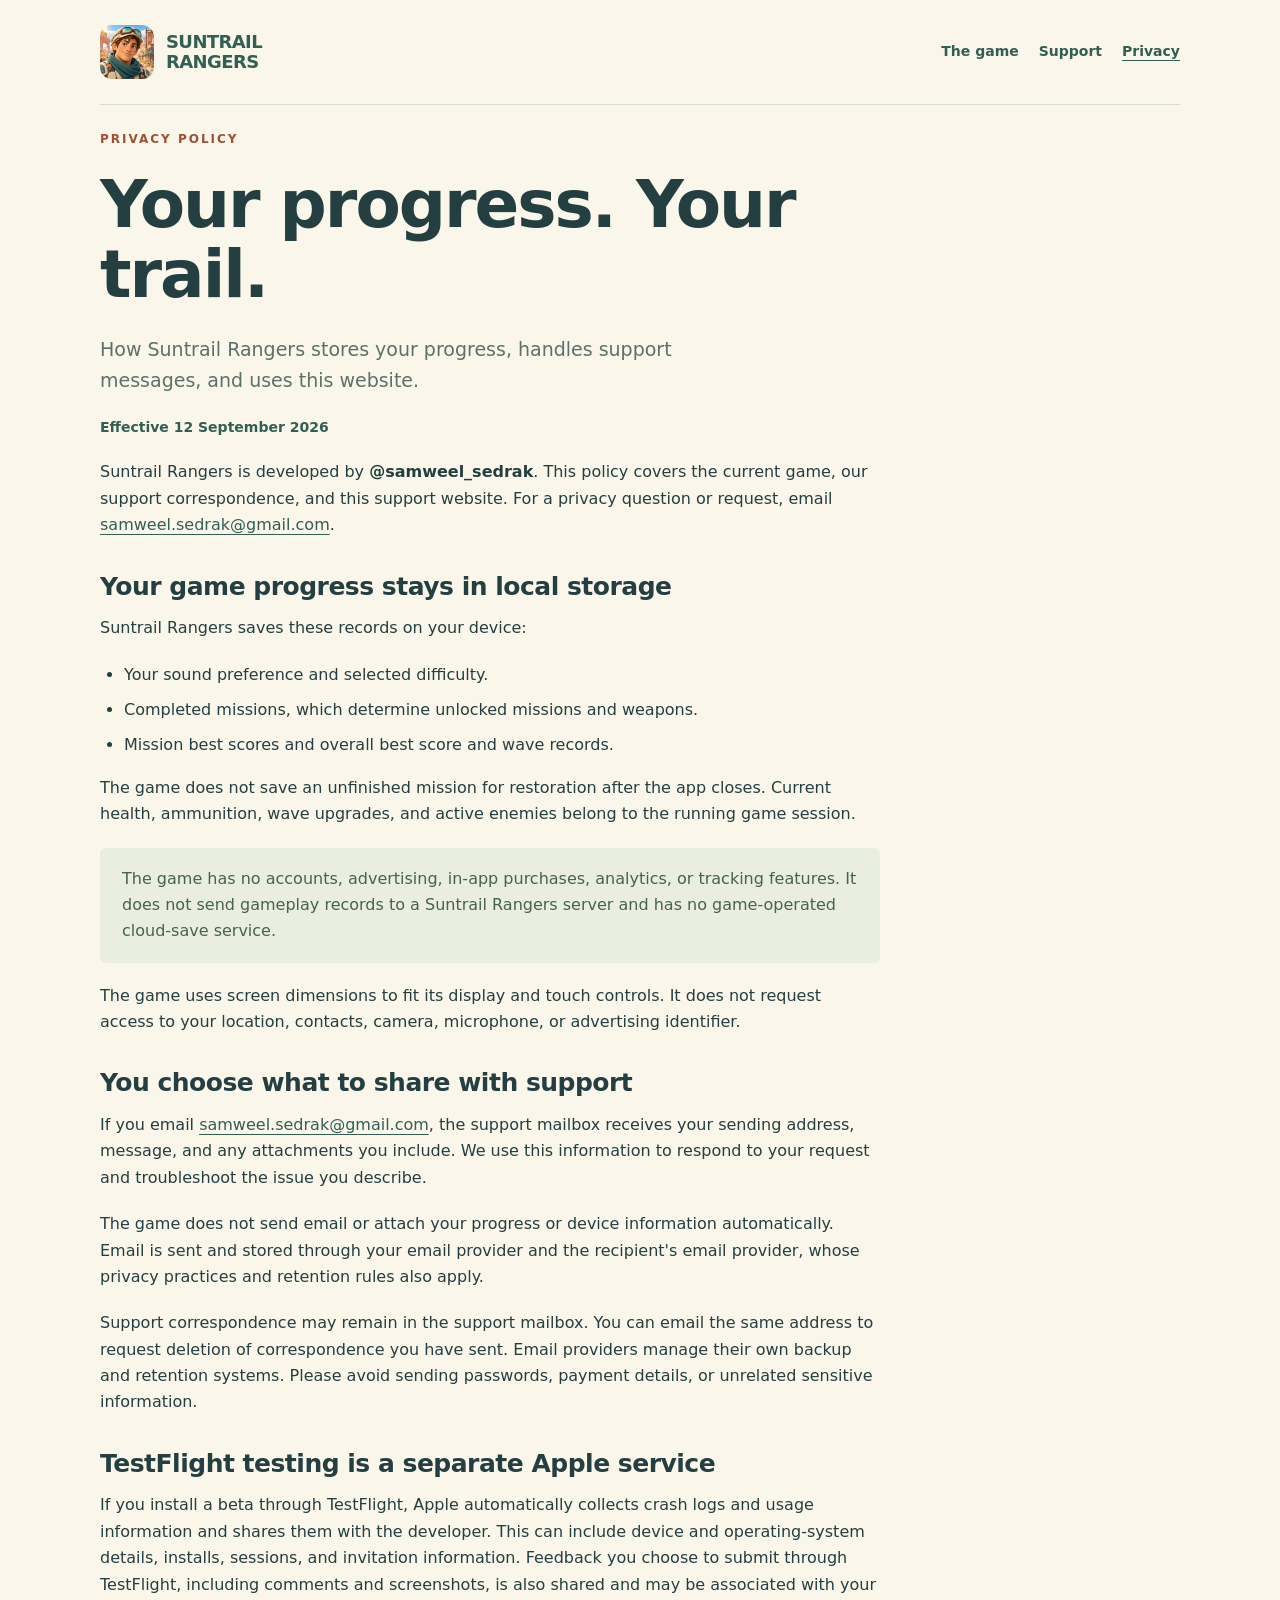
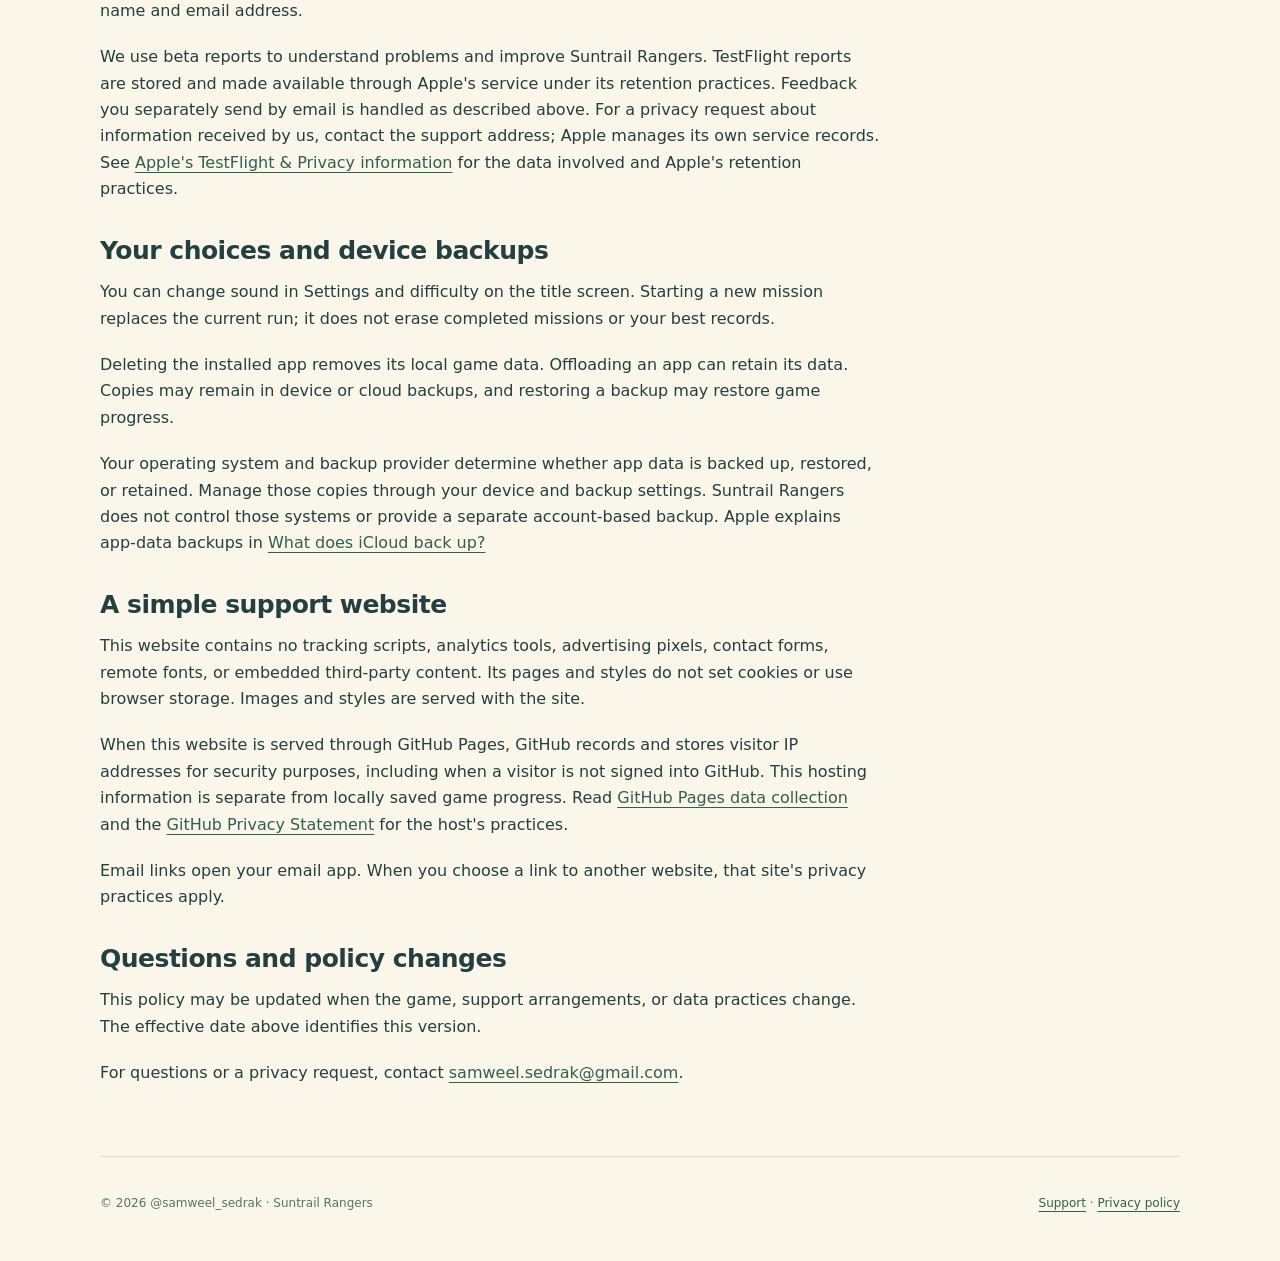
==== privacy.html @ 1ea140f7 "Publish Suntrail Rangers support and privacy pages" ====
<!doctype html>
<html lang="en">
<head>
  <meta charset="utf-8">
  <meta name="viewport" content="width=device-width, initial-scale=1">
  <meta name="description" content="Suntrail Rangers privacy policy: local game progress, optional support email, TestFlight testing, device backups, and GitHub Pages website hosting.">
  <meta name="theme-color" content="#faf6e9">
  <meta name="referrer" content="no-referrer">
  <meta http-equiv="Content-Security-Policy" content="default-src 'none'; style-src 'self'; img-src 'self'; base-uri 'none'; form-action 'none'">
  <title>Privacy policy · Suntrail Rangers</title>
  <link rel="icon" href="app-icon.png" type="image/png">
  <link rel="stylesheet" href="styles.css">
</head>
<body>
  <a class="skip-link" href="#main">Skip to content</a>
  <header>
    <a class="brand" href="index.html" aria-label="Suntrail Rangers home"><img class="app-icon" src="app-icon.png" width="54" height="54" alt="" decoding="async"><span>SUNTRAIL<br>RANGERS</span></a>
    <nav aria-label="Main navigation"><a href="index.html">The game</a><a href="support.html">Support</a><a href="privacy.html" aria-current="page">Privacy</a></nav>
  </header>
  <main id="main">
    <article class="prose">
      <p class="eyebrow">Privacy policy</p>
      <h1>Your progress. Your trail.</h1>
      <p class="lead">How Suntrail Rangers stores your progress, handles support messages, and uses this website.</p>
      <p class="effective-date"><strong>Effective 12 September 2026</strong></p>
      <p>Suntrail Rangers is developed by <strong>@samweel_sedrak</strong>. This policy covers the current game, our support correspondence, and this support website. For a privacy question or request, email <a href="mailto:samweel.sedrak@gmail.com?subject=Suntrail%20Rangers%20privacy">samweel.sedrak@gmail.com</a>.</p>

      <section id="game-data">
        <h2>Your game progress stays in local storage</h2>
        <p>Suntrail Rangers saves these records on your device:</p>
        <ul><li>Your sound preference and selected difficulty.</li><li>Completed missions, which determine unlocked missions and weapons.</li><li>Mission best scores and overall best score and wave records.</li></ul>
        <p>The game does not save an unfinished mission for restoration after the app closes. Current health, ammunition, wave upgrades, and active enemies belong to the running game session.</p>
        <p class="note">The game has no accounts, advertising, in-app purchases, analytics, or tracking features. It does not send gameplay records to a Suntrail Rangers server and has no game-operated cloud-save service.</p>
        <p>The game uses screen dimensions to fit its display and touch controls. It does not request access to your location, contacts, camera, microphone, or advertising identifier.</p>
      </section>

      <section id="support-email">
        <h2>You choose what to share with support</h2>
        <p>If you email <a href="mailto:samweel.sedrak@gmail.com?subject=Suntrail%20Rangers%20support">samweel.sedrak@gmail.com</a>, the support mailbox receives your sending address, message, and any attachments you include. We use this information to respond to your request and troubleshoot the issue you describe.</p>
        <p>The game does not send email or attach your progress or device information automatically. Email is sent and stored through your email provider and the recipient's email provider, whose privacy practices and retention rules also apply.</p>
        <p>Support correspondence may remain in the support mailbox. You can email the same address to request deletion of correspondence you have sent. Email providers manage their own backup and retention systems. Please avoid sending passwords, payment details, or unrelated sensitive information.</p>
      </section>

      <section id="testflight">
        <h2>TestFlight testing is a separate Apple service</h2>
        <p>If you install a beta through TestFlight, Apple automatically collects crash logs and usage information and shares them with the developer. This can include device and operating-system details, installs, sessions, and invitation information. Feedback you choose to submit through TestFlight, including comments and screenshots, is also shared and may be associated with your name and email address.</p>
        <p>We use beta reports to understand problems and improve Suntrail Rangers. TestFlight reports are stored and made available through Apple's service under its retention practices. Feedback you separately send by email is handled as described above. For a privacy request about information received by us, contact the support address; Apple manages its own service records. See <a href="https://www.apple.com/legal/privacy/data/en/test-flight/" rel="noreferrer">Apple's TestFlight &amp; Privacy information</a> for the data involved and Apple's retention practices.</p>
      </section>

      <section id="choices-backups">
        <h2>Your choices and device backups</h2>
        <p>You can change sound in Settings and difficulty on the title screen. Starting a new mission replaces the current run; it does not erase completed missions or your best records.</p>
        <p>Deleting the installed app removes its local game data. Offloading an app can retain its data. Copies may remain in device or cloud backups, and restoring a backup may restore game progress.</p>
        <p>Your operating system and backup provider determine whether app data is backed up, restored, or retained. Manage those copies through your device and backup settings. Suntrail Rangers does not control those systems or provide a separate account-based backup. Apple explains app-data backups in <a href="https://support.apple.com/en-us/108770" rel="noreferrer">What does iCloud back up?</a></p>
      </section>

      <section id="website">
        <h2>A simple support website</h2>
        <p>This website contains no tracking scripts, analytics tools, advertising pixels, contact forms, remote fonts, or embedded third-party content. Its pages and styles do not set cookies or use browser storage. Images and styles are served with the site.</p>
        <p>When this website is served through GitHub Pages, GitHub records and stores visitor IP addresses for security purposes, including when a visitor is not signed into GitHub. This hosting information is separate from locally saved game progress. Read <a href="https://docs.github.com/en/pages/getting-started-with-github-pages/what-is-github-pages#data-collection" rel="noreferrer">GitHub Pages data collection</a> and the <a href="https://docs.github.com/en/site-policy/privacy-policies/github-general-privacy-statement" rel="noreferrer">GitHub Privacy Statement</a> for the host's practices.</p>
        <p>Email links open your email app. When you choose a link to another website, that site's privacy practices apply.</p>
      </section>

      <section id="changes-contact">
        <h2>Questions and policy changes</h2>
        <p>This policy may be updated when the game, support arrangements, or data practices change. The effective date above identifies this version.</p>
        <p>For questions or a privacy request, contact <a href="mailto:samweel.sedrak@gmail.com?subject=Suntrail%20Rangers%20privacy">samweel.sedrak@gmail.com</a>.</p>
      </section>
    </article>
  </main>
  <footer><span>© 2026 @samweel_sedrak · Suntrail Rangers</span><span><a href="support.html">Support</a> · <a href="privacy.html">Privacy policy</a></span></footer>
</body>
</html>
---- styles.css ----
@charset "UTF-8";
:root{color-scheme:light;--ink:#243f42;--muted:#5b716a;--cream:#faf6e9;--paper:#fffdf5;--green:#315f54;--mint:#cde2cc;--line:#d8dfcf;--coral:#cb7854;--gold:#e0b972}
*{box-sizing:border-box}html{font:16px/1.65 system-ui,-apple-system,BlinkMacSystemFont,"Segoe UI",sans-serif;background:var(--cream);color:var(--ink)}body{margin:0}a{color:var(--green);text-underline-offset:4px}a:hover{text-decoration-thickness:2px}a:focus-visible,summary:focus-visible{outline:3px solid var(--coral);outline-offset:5px}header,main,footer{width:min(1080px,100% - 48px);margin-inline:auto}header{display:flex;align-items:center;justify-content:space-between;gap:20px;padding:25px 0;border-bottom:1px solid var(--line)}.brand{font-size:18px;line-height:1.1;font-weight:850;letter-spacing:-.6px;text-decoration:none;display:flex;align-items:center;gap:12px}.brand svg{width:34px;height:34px;flex:0 0 auto}nav{display:flex;flex-wrap:wrap;gap:4px 20px}nav a{min-height:44px;display:inline-flex;align-items:center;text-decoration:none;font-size:14px;font-weight:650}nav a[aria-current=page]{text-decoration:underline}.draft{font-size:13px;line-height:1.5;background:#f2e6c6;border-left:3px solid #b68a40;padding:12px 16px;margin:28px 0}.draft strong{letter-spacing:.3px}.eyebrow{text-transform:uppercase;letter-spacing:2px;font-size:12px;font-weight:750;color:var(--coral);margin:0 0 15px}h1{font-size:clamp(36px,5.4vw,66px);letter-spacing:-2px;line-height:1.06;margin:0 0 24px;max-width:770px}h2{font-size:25px;line-height:1.3;letter-spacing:-.5px;margin:32px 0 12px}h3{font-size:18px;line-height:1.35;margin:10px 0}.lead{font-size:19px;line-height:1.65;color:var(--muted);max-width:660px}.hero{display:grid;grid-template-columns:1.18fr 1fr;gap:54px;align-items:center;padding:28px 0 48px}.hero h1{max-width:590px}.button{display:inline-flex;justify-content:center;align-items:center;min-height:48px;background:var(--green);color:var(--paper);border-radius:6px;text-decoration:none;font-size:14px;font-weight:700;padding:11px 20px;margin:12px 12px 0 0}.button.secondary{background:transparent;color:var(--green);box-shadow:inset 0 0 0 1px var(--green)}.route{position:relative;padding:26px 0 16px 30px}.route:before{content:"";position:absolute;left:51px;top:66px;bottom:64px;width:2px;background:repeating-linear-gradient(to bottom,#93a78e 0 7px,transparent 7px 15px)}.stop{position:relative;display:flex;gap:25px;align-items:center;margin:0 0 26px}.stop:last-child{margin-bottom:0}.stop .number{width:44px;height:44px;display:grid;place-items:center;border-radius:50%;background:#dbc092;color:#584d38;box-shadow:0 0 0 7px var(--cream);font-size:13px;font-weight:800;z-index:1;flex:0 0 auto}.stop.garden .number{background:#a8c49b;color:#385845}.stop.frost .number{background:#b7d0da;color:#426779}.stop p{margin:3px 0 0;color:var(--muted);font-size:14px}.strip{display:grid;grid-template-columns:repeat(3,1fr);border-block:1px solid var(--line);padding:24px 0;gap:30px}.strip p{font-size:14px;margin:6px 0;color:var(--muted)}.prose{max-width:780px;padding:25px 0 50px}.prose p{margin:0 0 20px}.prose li{margin-bottom:9px}.prose ul,.prose ol{padding-left:24px}.note{background:#e9eedf;padding:18px 22px;border-radius:6px;color:#456252}.contact{padding:26px 30px;background:var(--paper);border:1px solid var(--line);border-radius:8px;margin:30px 0}.contact a{overflow-wrap:anywhere}.contact p{margin-bottom:10px}details{border-top:1px solid var(--line);padding:18px 0}details:last-child{border-bottom:1px solid var(--line)}summary{font-size:17px;font-weight:700;cursor:pointer;padding:8px 0;min-height:44px}details p{margin:10px 0 0!important;color:var(--muted)}footer{display:flex;flex-wrap:wrap;justify-content:space-between;gap:12px;border-top:1px solid var(--line);padding:25px 0 35px;color:var(--muted);font-size:12px}.small{font-size:13px;color:var(--muted)}.back{display:inline-block;min-height:44px;padding-block:10px;font-size:14px}table{border-collapse:collapse;width:100%;margin:20px 0}th,td{text-align:left;vertical-align:top;padding:12px;border-bottom:1px solid var(--line)}th{font-size:13px;text-transform:uppercase;letter-spacing:.6px}
@media(max-width:720px){header{align-items:flex-start;flex-direction:column;gap:14px}header,main,footer{width:calc(100% - 36px)}nav{gap:4px 24px}.hero{grid-template-columns:1fr;gap:16px;padding-top:18px}.hero h1{max-width:550px}.route{padding-top:10px}.route:before{top:48px;bottom:53px}.strip{grid-template-columns:1fr;gap:12px}.strip section{padding:5px 0}.contact{padding:22px}.prose{padding-top:12px}h1{letter-spacing:-1.3px}.lead{font-size:18px}}
@media(prefers-reduced-motion:no-preference){a{transition:color .15s,background .15s}}

/* Compact local branding and resilient narrow-screen layout. */
.app-icon{display:block;flex:0 0 auto;width:54px;height:54px;border-radius:12px;object-fit:cover}.brand{min-height:54px}.hero>*{min-width:0}.stop>div{min-width:0}a{overflow-wrap:anywhere}.button{max-width:calc(100% - 12px);text-align:center;white-space:normal}.eyebrow{color:#9f5034}.skip-link{position:absolute;left:18px;top:-100px;z-index:10;background:var(--green);color:var(--paper);padding:10px 16px;min-height:44px;border-radius:0 0 6px 6px}.skip-link:focus{top:0}

.release-status{display:flex;flex-wrap:wrap;align-items:center;gap:8px 16px;margin:28px 0 16px;color:var(--muted);font-size:14px}.release-status strong{display:inline-flex;background:var(--mint);color:var(--green);border-radius:999px;padding:6px 13px;font-size:11px;letter-spacing:1px}.route h2,.strip h2{font-size:18px;line-height:1.35;letter-spacing:0;margin:10px 0}.effective-date{color:var(--green);font-size:14px}.prose>section{scroll-margin-top:24px}.contact h2{margin-top:0}footer a{display:inline-flex;align-items:center;min-height:44px}footer{align-items:center}
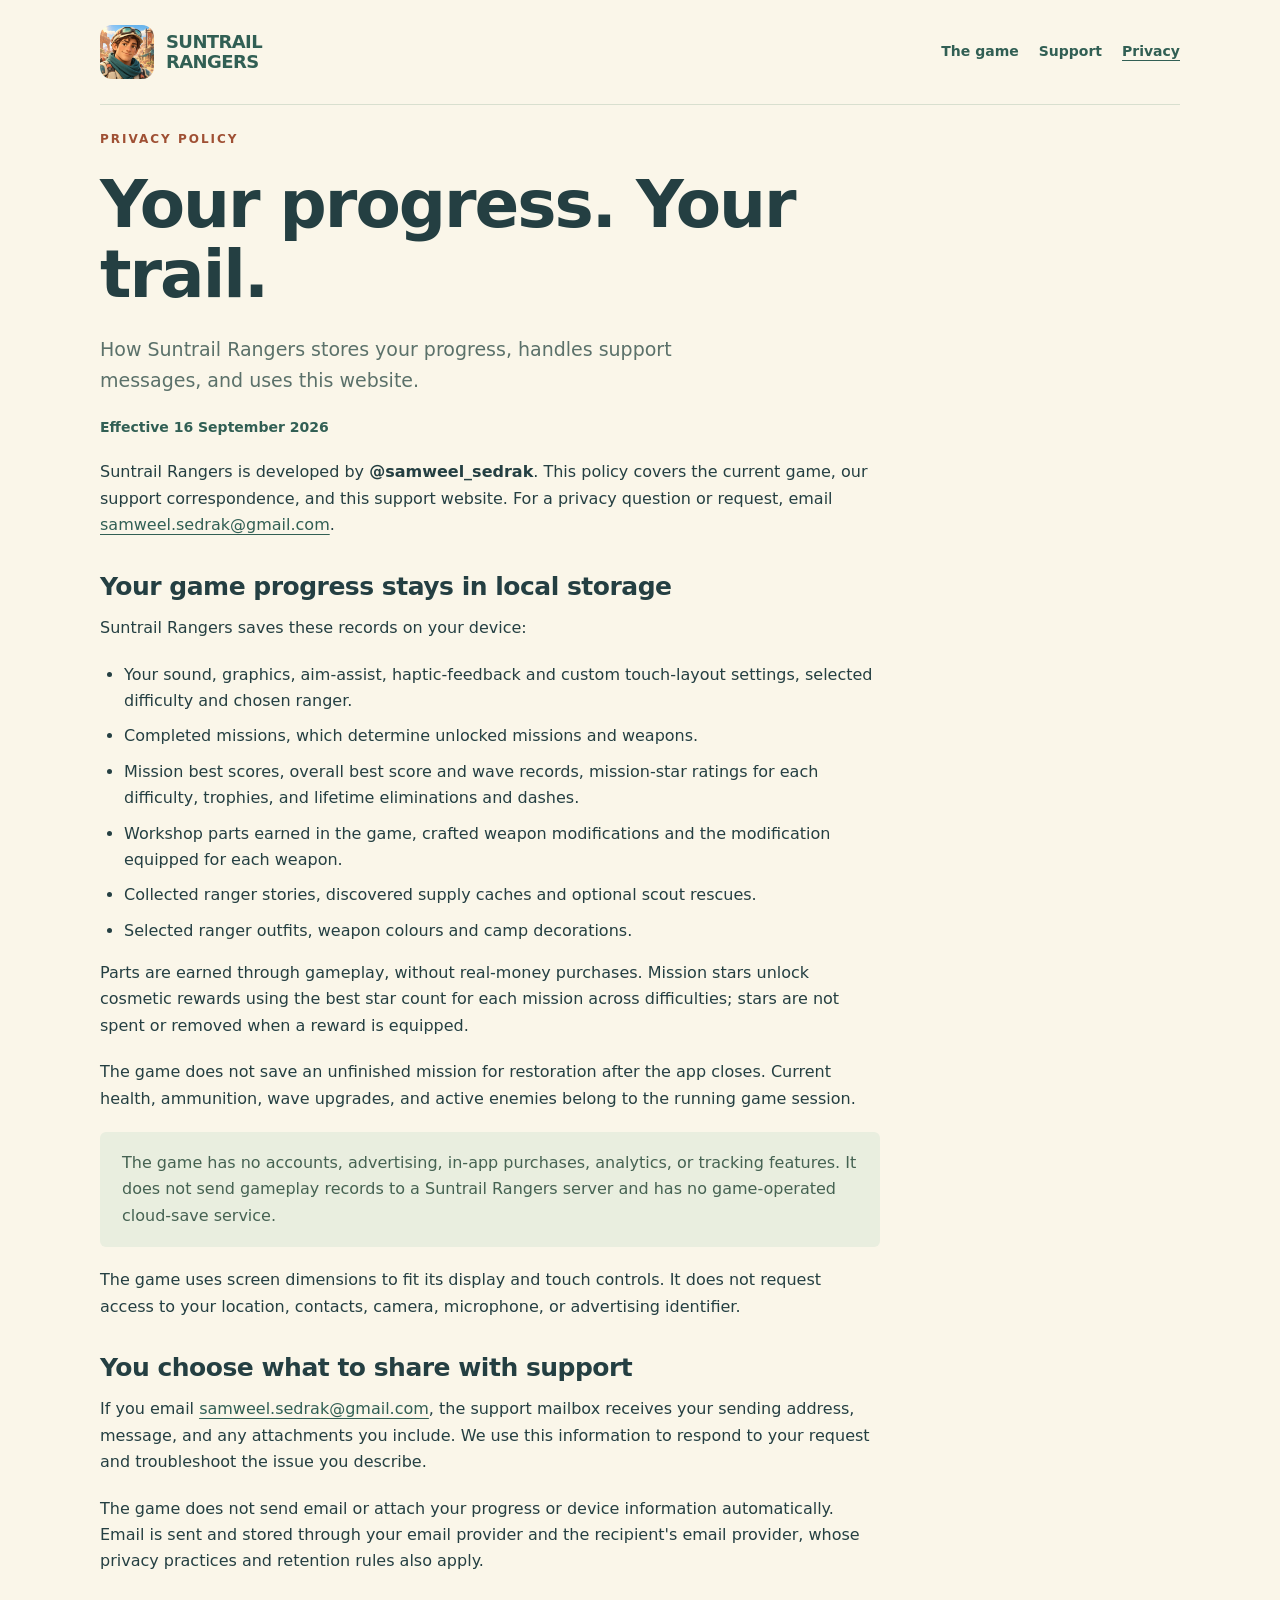
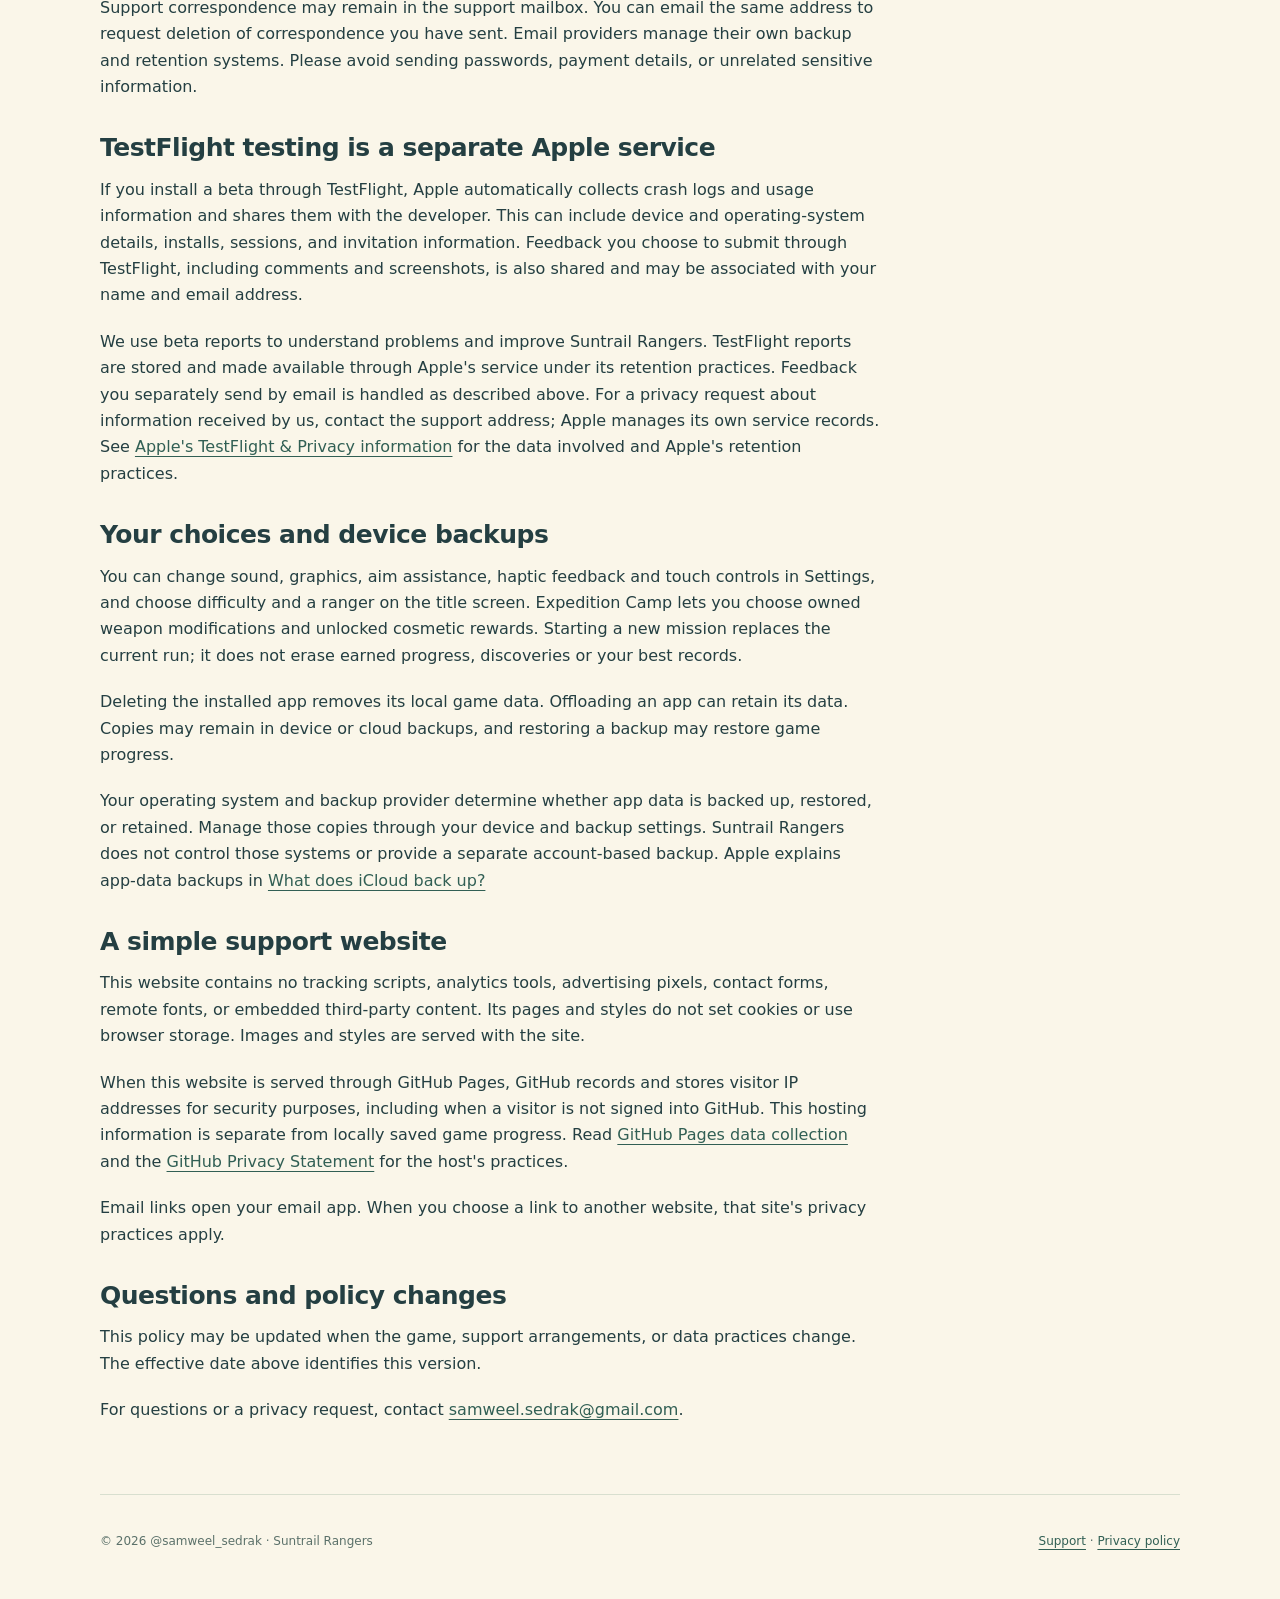
==== commit aff86d9d: "Update support and local progress information for build 11" ====
--- a/privacy.html
+++ b/privacy.html
@@ -22,13 +22,14 @@
       <p class="eyebrow">Privacy policy</p>
       <h1>Your progress. Your trail.</h1>
       <p class="lead">How Suntrail Rangers stores your progress, handles support messages, and uses this website.</p>
-      <p class="effective-date"><strong>Effective 12 September 2026</strong></p>
+      <p class="effective-date"><strong>Effective 16 September 2026</strong></p>
       <p>Suntrail Rangers is developed by <strong>@samweel_sedrak</strong>. This policy covers the current game, our support correspondence, and this support website. For a privacy question or request, email <a href="mailto:samweel.sedrak@gmail.com?subject=Suntrail%20Rangers%20privacy">samweel.sedrak@gmail.com</a>.</p>
 
       <section id="game-data">
         <h2>Your game progress stays in local storage</h2>
         <p>Suntrail Rangers saves these records on your device:</p>
-        <ul><li>Your sound preference and selected difficulty.</li><li>Completed missions, which determine unlocked missions and weapons.</li><li>Mission best scores and overall best score and wave records.</li></ul>
+        <ul><li>Your sound, graphics, aim-assist, haptic-feedback and custom touch-layout settings, selected difficulty and chosen ranger.</li><li>Completed missions, which determine unlocked missions and weapons.</li><li>Mission best scores, overall best score and wave records, mission-star ratings for each difficulty, trophies, and lifetime eliminations and dashes.</li><li>Workshop parts earned in the game, crafted weapon modifications and the modification equipped for each weapon.</li><li>Collected ranger stories, discovered supply caches and optional scout rescues.</li><li>Selected ranger outfits, weapon colours and camp decorations.</li></ul>
+        <p>Parts are earned through gameplay, without real-money purchases. Mission stars unlock cosmetic rewards using the best star count for each mission across difficulties; stars are not spent or removed when a reward is equipped.</p>
         <p>The game does not save an unfinished mission for restoration after the app closes. Current health, ammunition, wave upgrades, and active enemies belong to the running game session.</p>
         <p class="note">The game has no accounts, advertising, in-app purchases, analytics, or tracking features. It does not send gameplay records to a Suntrail Rangers server and has no game-operated cloud-save service.</p>
         <p>The game uses screen dimensions to fit its display and touch controls. It does not request access to your location, contacts, camera, microphone, or advertising identifier.</p>
@@ -49,7 +50,7 @@
 
       <section id="choices-backups">
         <h2>Your choices and device backups</h2>
-        <p>You can change sound in Settings and difficulty on the title screen. Starting a new mission replaces the current run; it does not erase completed missions or your best records.</p>
+        <p>You can change sound, graphics, aim assistance, haptic feedback and touch controls in Settings, and choose difficulty and a ranger on the title screen. Expedition Camp lets you choose owned weapon modifications and unlocked cosmetic rewards. Starting a new mission replaces the current run; it does not erase earned progress, discoveries or your best records.</p>
         <p>Deleting the installed app removes its local game data. Offloading an app can retain its data. Copies may remain in device or cloud backups, and restoring a backup may restore game progress.</p>
         <p>Your operating system and backup provider determine whether app data is backed up, restored, or retained. Manage those copies through your device and backup settings. Suntrail Rangers does not control those systems or provide a separate account-based backup. Apple explains app-data backups in <a href="https://support.apple.com/en-us/108770" rel="noreferrer">What does iCloud back up?</a></p>
       </section>
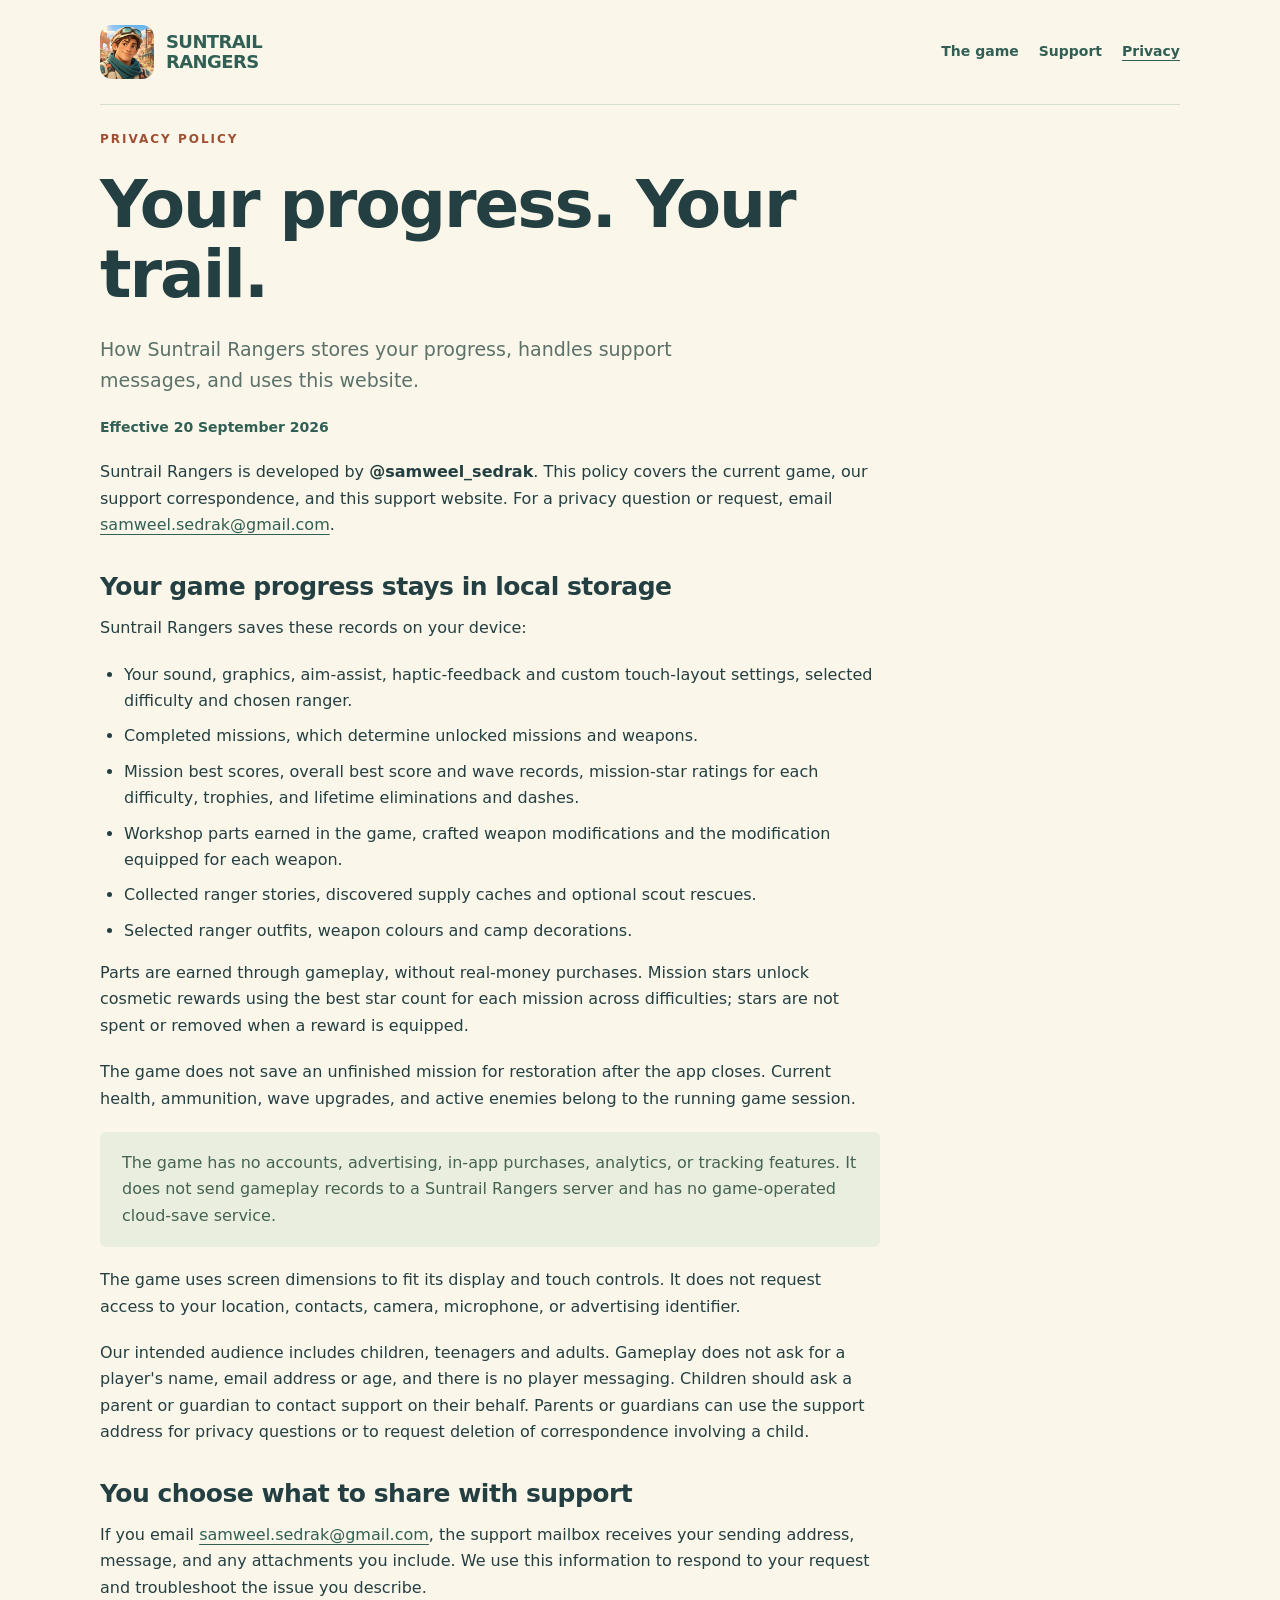
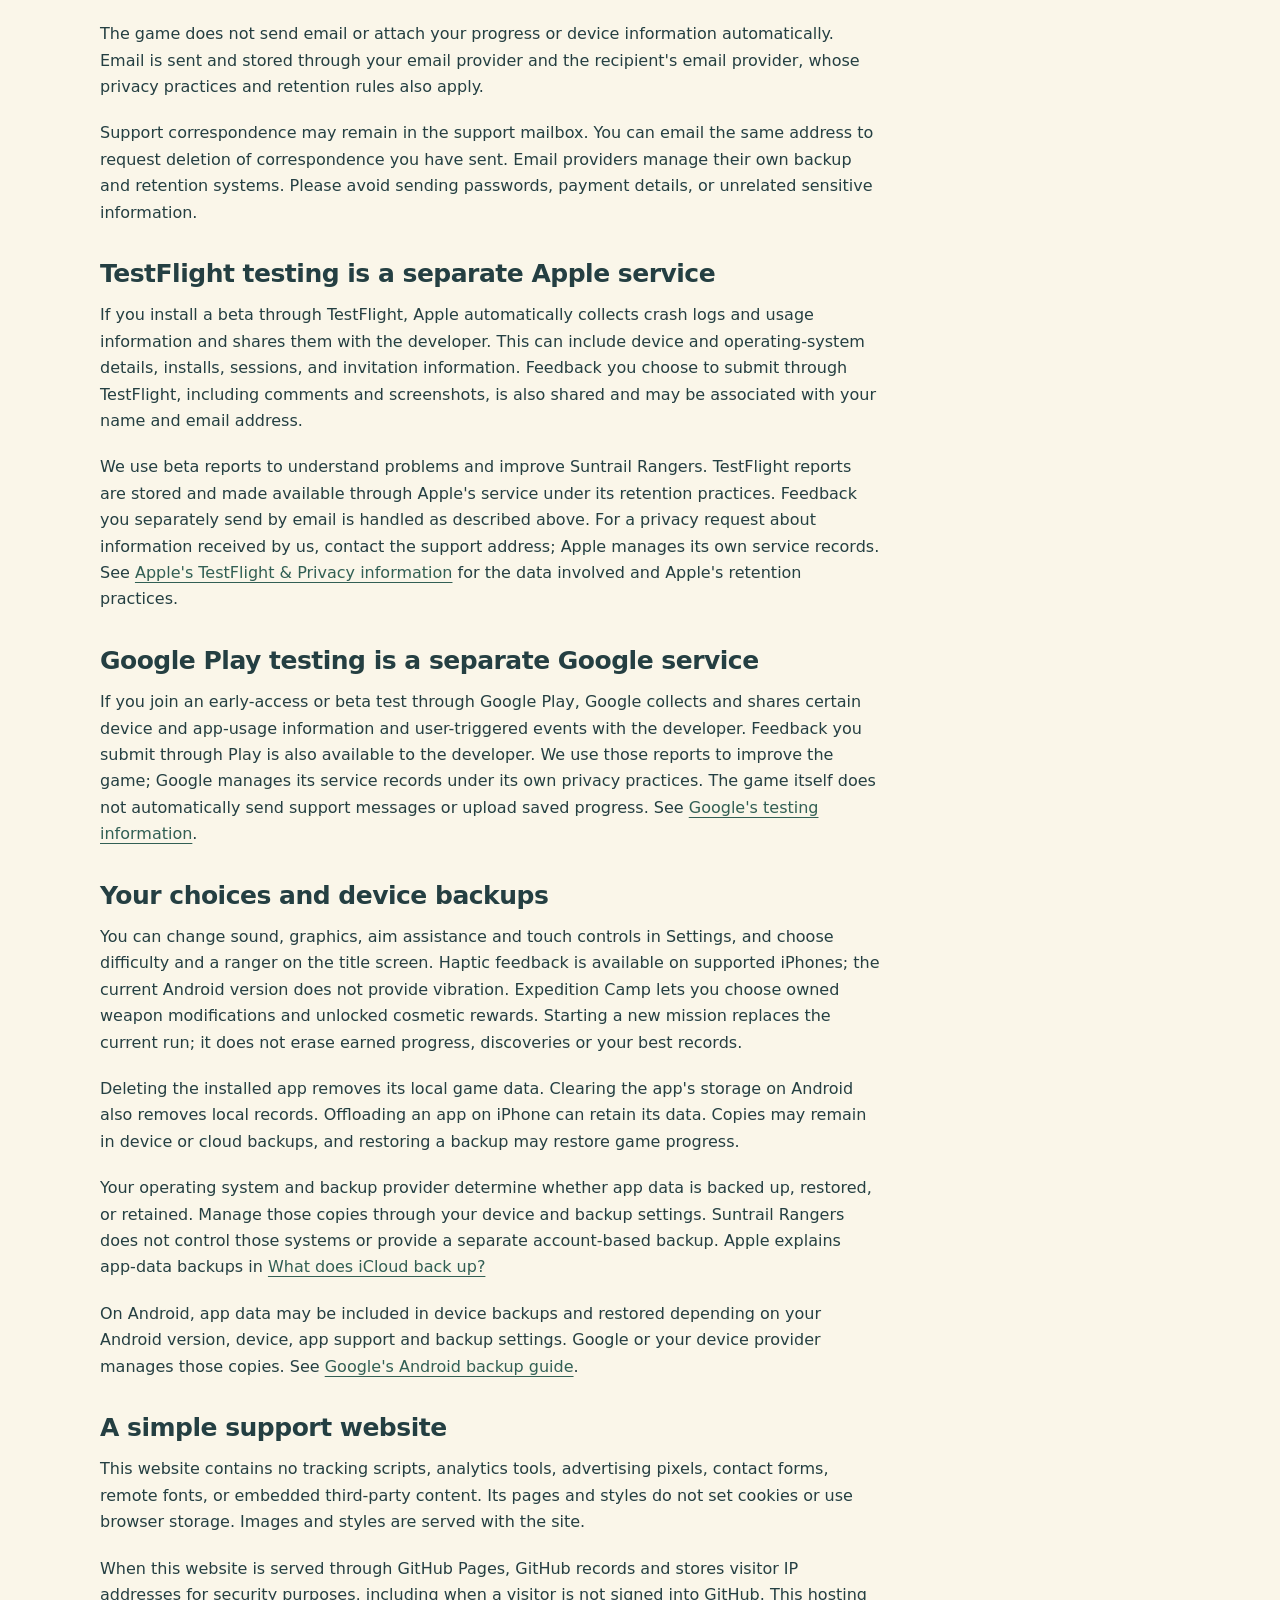
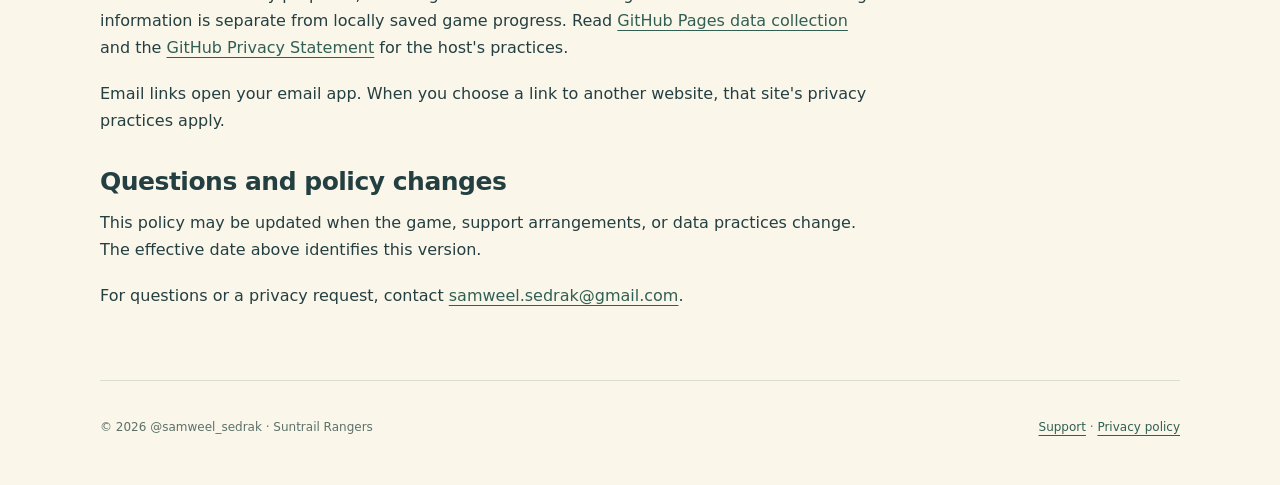
==== commit 1cd668b8: "Clarify Android privacy and release support" ====
--- a/privacy.html
+++ b/privacy.html
@@ -3,7 +3,7 @@
 <head>
   <meta charset="utf-8">
   <meta name="viewport" content="width=device-width, initial-scale=1">
-  <meta name="description" content="Suntrail Rangers privacy policy: local game progress, optional support email, TestFlight testing, device backups, and GitHub Pages website hosting.">
+  <meta name="description" content="Suntrail Rangers privacy policy: local progress, family support, optional email, Google Play and TestFlight testing, device backups, and website hosting.">
   <meta name="theme-color" content="#faf6e9">
   <meta name="referrer" content="no-referrer">
   <meta http-equiv="Content-Security-Policy" content="default-src 'none'; style-src 'self'; img-src 'self'; base-uri 'none'; form-action 'none'">
@@ -22,7 +22,7 @@
       <p class="eyebrow">Privacy policy</p>
       <h1>Your progress. Your trail.</h1>
       <p class="lead">How Suntrail Rangers stores your progress, handles support messages, and uses this website.</p>
-      <p class="effective-date"><strong>Effective 16 September 2026</strong></p>
+      <p class="effective-date"><strong>Effective 20 September 2026</strong></p>
       <p>Suntrail Rangers is developed by <strong>@samweel_sedrak</strong>. This policy covers the current game, our support correspondence, and this support website. For a privacy question or request, email <a href="mailto:samweel.sedrak@gmail.com?subject=Suntrail%20Rangers%20privacy">samweel.sedrak@gmail.com</a>.</p>
 
       <section id="game-data">
@@ -33,6 +33,7 @@
         <p>The game does not save an unfinished mission for restoration after the app closes. Current health, ammunition, wave upgrades, and active enemies belong to the running game session.</p>
         <p class="note">The game has no accounts, advertising, in-app purchases, analytics, or tracking features. It does not send gameplay records to a Suntrail Rangers server and has no game-operated cloud-save service.</p>
         <p>The game uses screen dimensions to fit its display and touch controls. It does not request access to your location, contacts, camera, microphone, or advertising identifier.</p>
+        <p>Our intended audience includes children, teenagers and adults. Gameplay does not ask for a player's name, email address or age, and there is no player messaging. Children should ask a parent or guardian to contact support on their behalf. Parents or guardians can use the support address for privacy questions or to request deletion of correspondence involving a child.</p>
       </section>
 
       <section id="support-email">
@@ -48,11 +49,17 @@
         <p>We use beta reports to understand problems and improve Suntrail Rangers. TestFlight reports are stored and made available through Apple's service under its retention practices. Feedback you separately send by email is handled as described above. For a privacy request about information received by us, contact the support address; Apple manages its own service records. See <a href="https://www.apple.com/legal/privacy/data/en/test-flight/" rel="noreferrer">Apple's TestFlight &amp; Privacy information</a> for the data involved and Apple's retention practices.</p>
       </section>
 
+      <section id="google-play-testing">
+        <h2>Google Play testing is a separate Google service</h2>
+        <p>If you join an early-access or beta test through Google Play, Google collects and shares certain device and app-usage information and user-triggered events with the developer. Feedback you submit through Play is also available to the developer. We use those reports to improve the game; Google manages its service records under its own privacy practices. The game itself does not automatically send support messages or upload saved progress. See <a href="https://support.google.com/googleplay/answer/7003180?hl=en" rel="noreferrer">Google's testing information</a>.</p>
+      </section>
+
       <section id="choices-backups">
         <h2>Your choices and device backups</h2>
-        <p>You can change sound, graphics, aim assistance, haptic feedback and touch controls in Settings, and choose difficulty and a ranger on the title screen. Expedition Camp lets you choose owned weapon modifications and unlocked cosmetic rewards. Starting a new mission replaces the current run; it does not erase earned progress, discoveries or your best records.</p>
-        <p>Deleting the installed app removes its local game data. Offloading an app can retain its data. Copies may remain in device or cloud backups, and restoring a backup may restore game progress.</p>
+        <p>You can change sound, graphics, aim assistance and touch controls in Settings, and choose difficulty and a ranger on the title screen. Haptic feedback is available on supported iPhones; the current Android version does not provide vibration. Expedition Camp lets you choose owned weapon modifications and unlocked cosmetic rewards. Starting a new mission replaces the current run; it does not erase earned progress, discoveries or your best records.</p>
+        <p>Deleting the installed app removes its local game data. Clearing the app's storage on Android also removes local records. Offloading an app on iPhone can retain its data. Copies may remain in device or cloud backups, and restoring a backup may restore game progress.</p>
         <p>Your operating system and backup provider determine whether app data is backed up, restored, or retained. Manage those copies through your device and backup settings. Suntrail Rangers does not control those systems or provide a separate account-based backup. Apple explains app-data backups in <a href="https://support.apple.com/en-us/108770" rel="noreferrer">What does iCloud back up?</a></p>
+        <p>On Android, app data may be included in device backups and restored depending on your Android version, device, app support and backup settings. Google or your device provider manages those copies. See <a href="https://support.google.com/android/answer/2819582?hl=en" rel="noreferrer">Google's Android backup guide</a>.</p>
       </section>
 
       <section id="website">
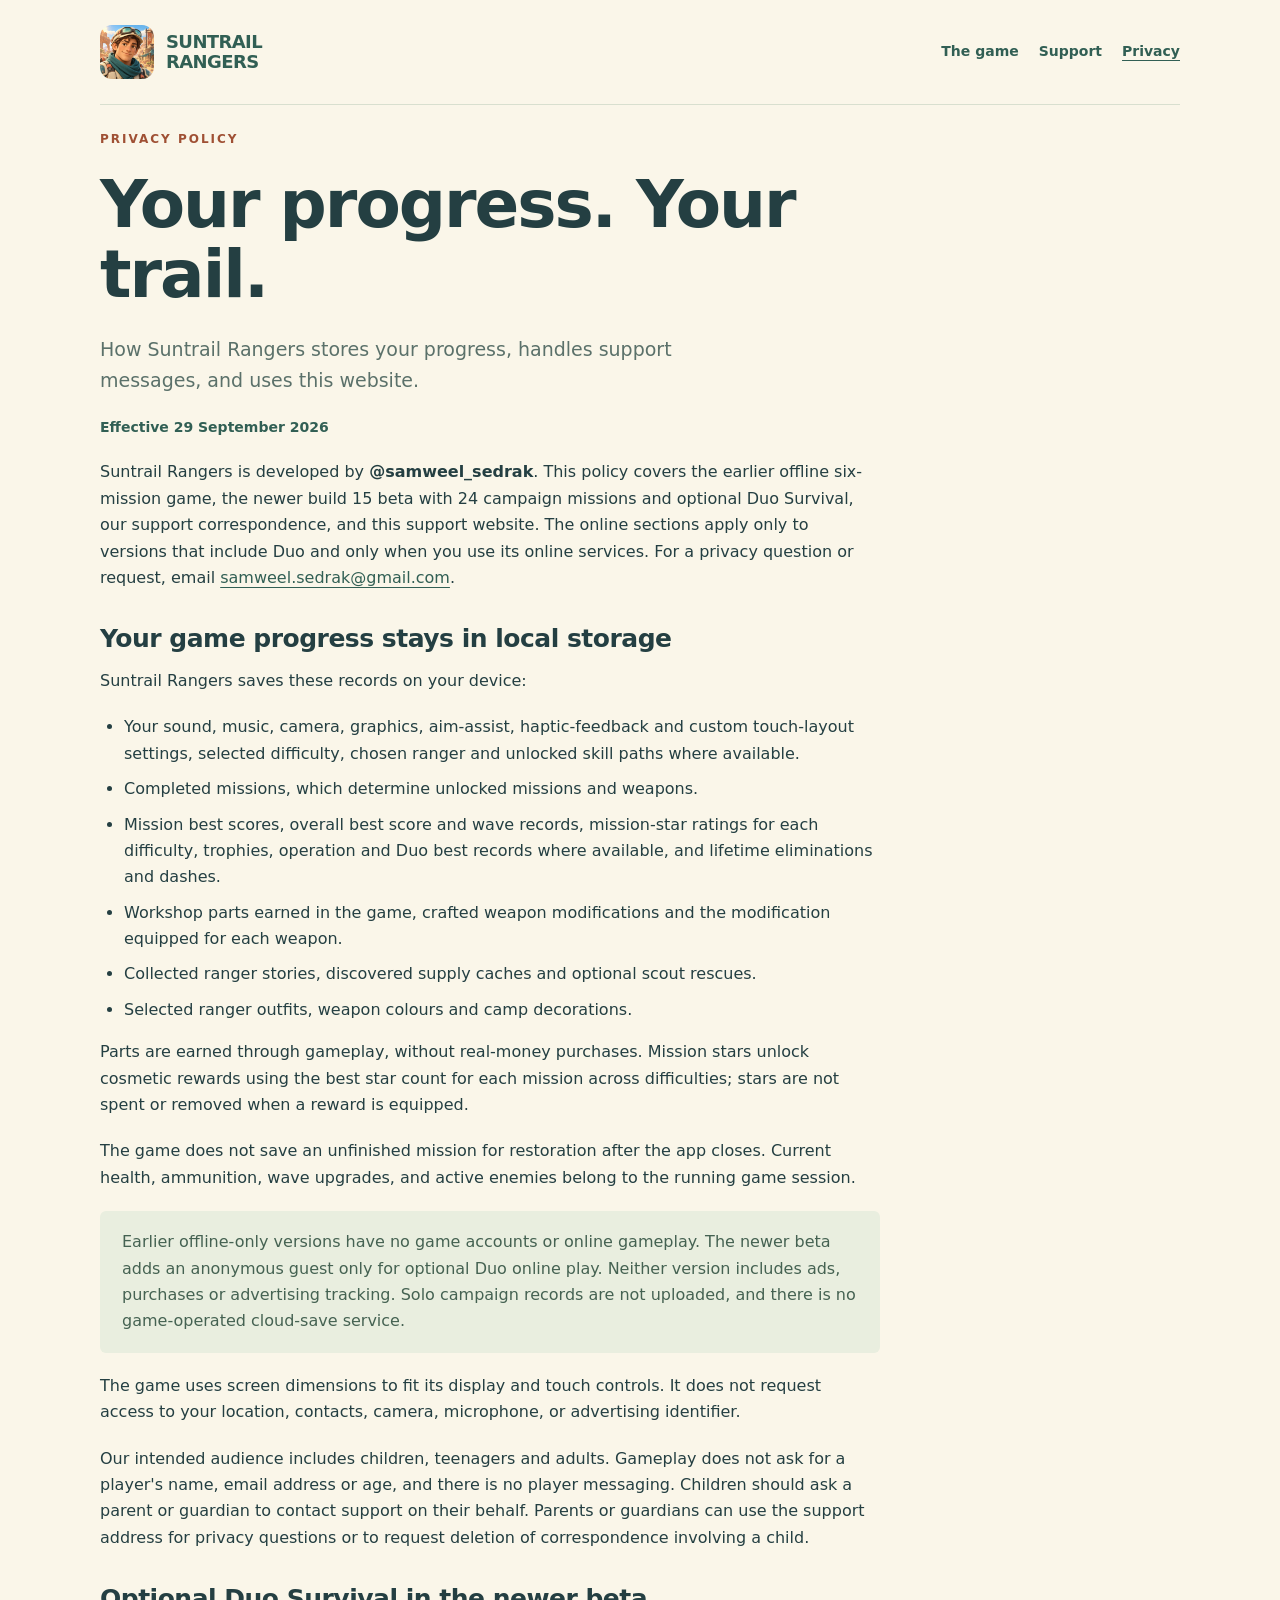
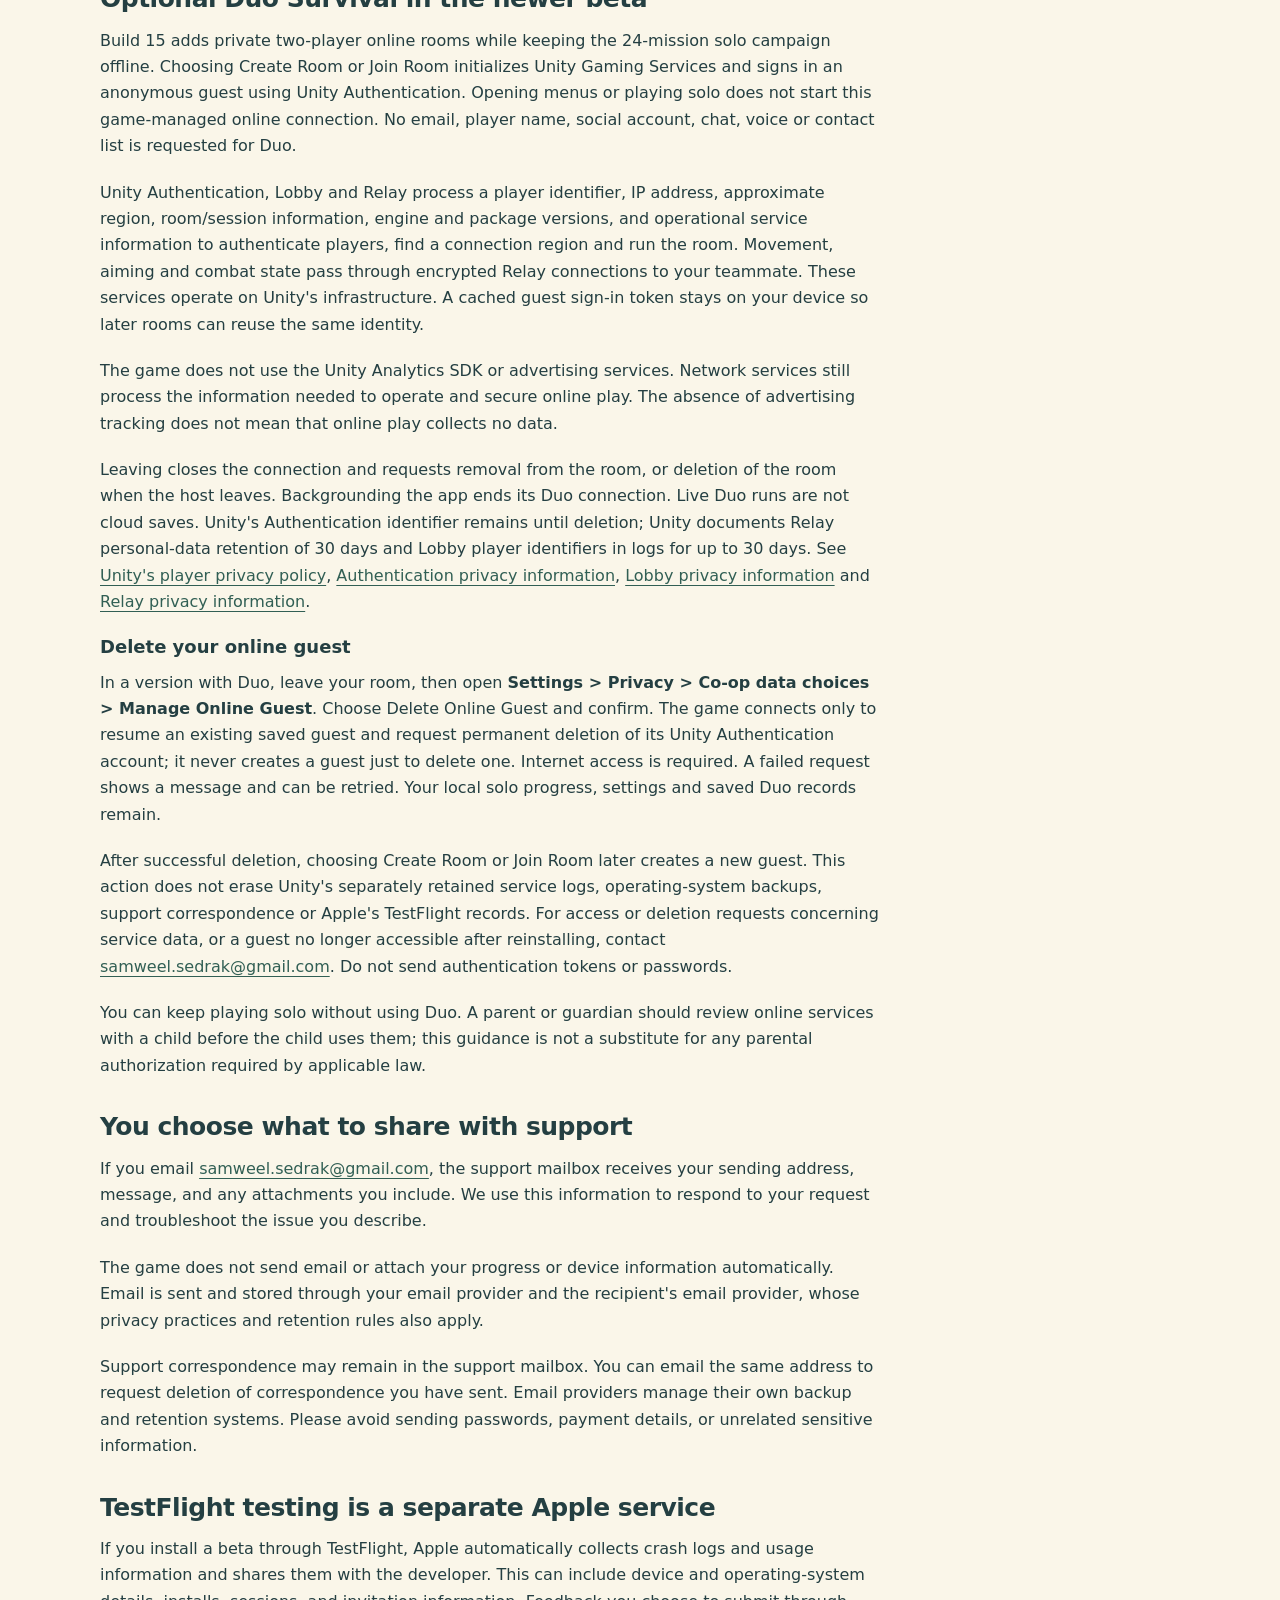
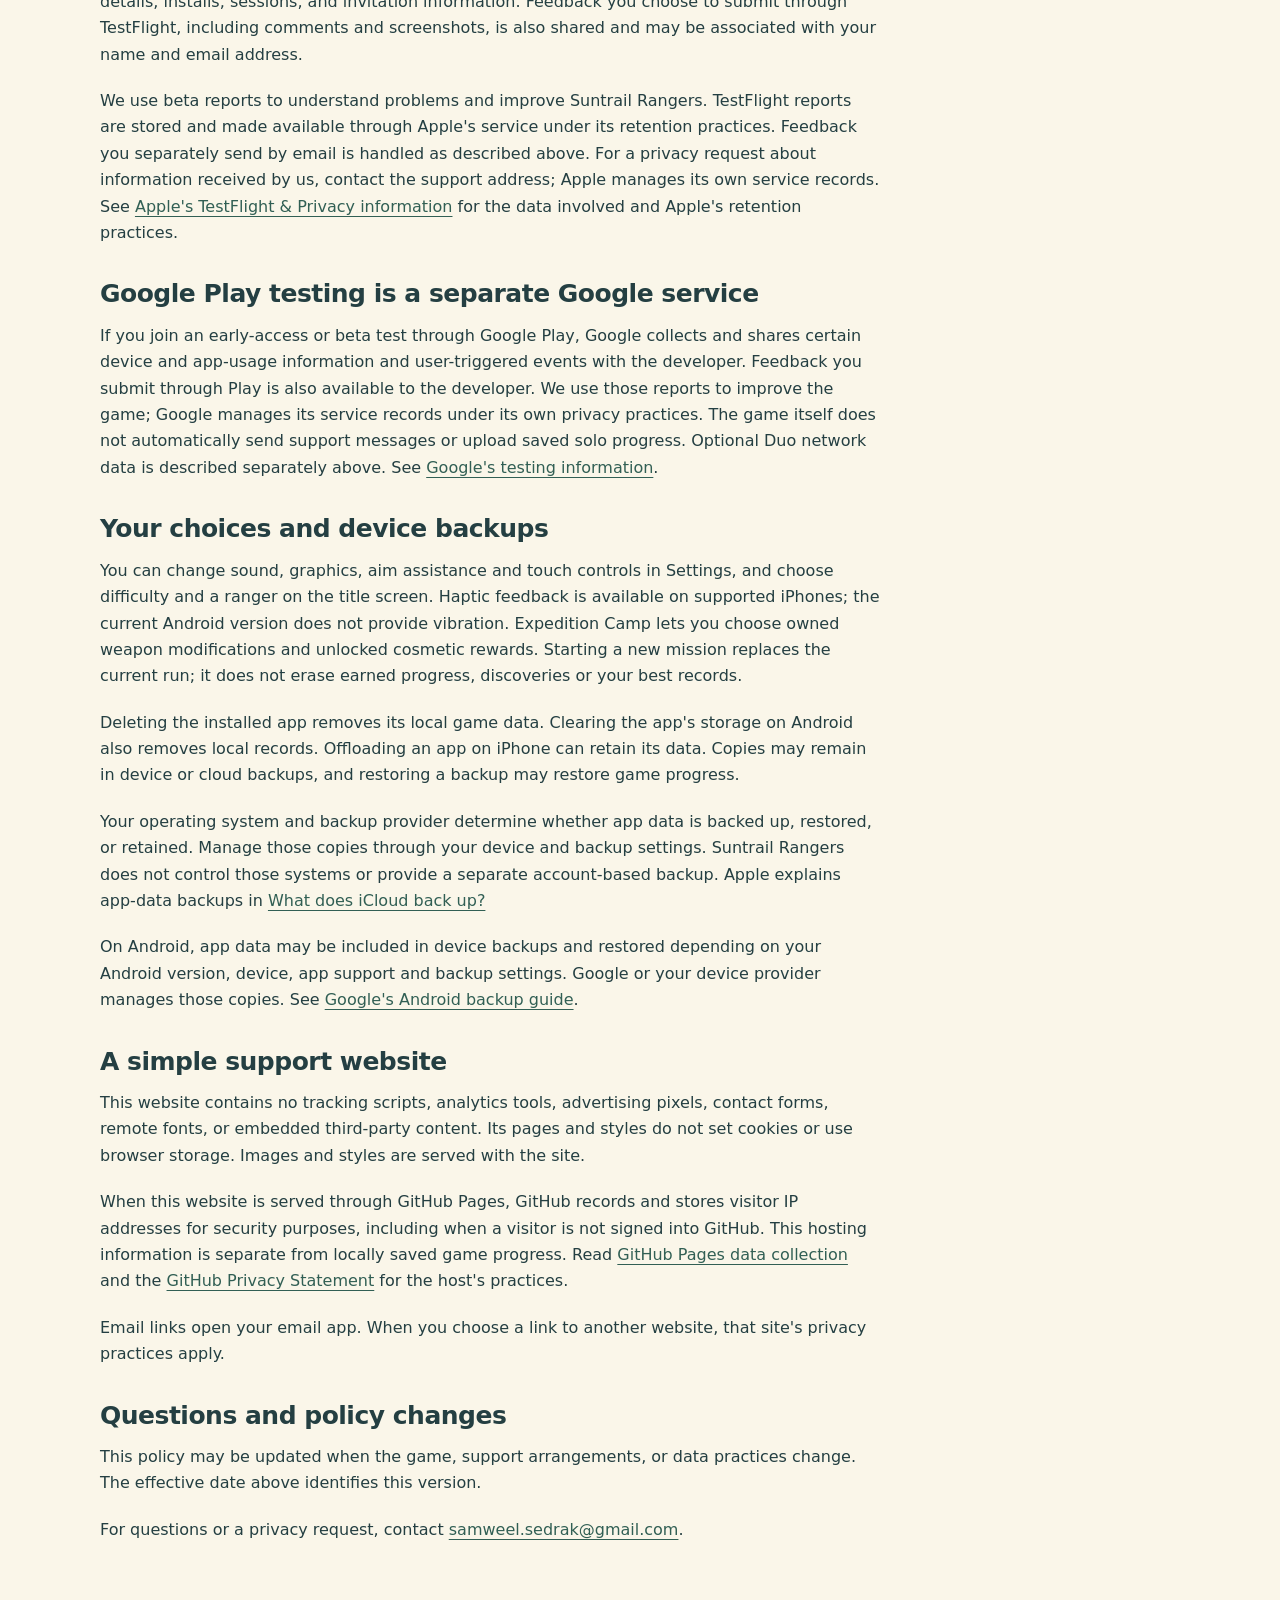
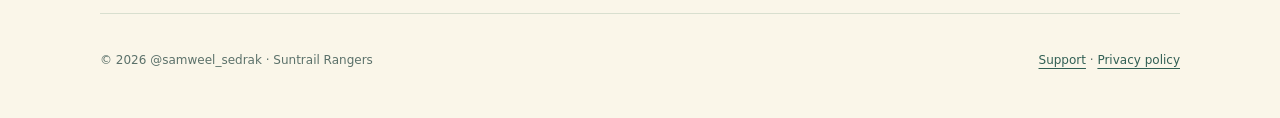
==== commit e0ade67b: "Update support and privacy for optional Duo beta" ====
--- a/privacy.html
+++ b/privacy.html
@@ -3,7 +3,7 @@
 <head>
   <meta charset="utf-8">
   <meta name="viewport" content="width=device-width, initial-scale=1">
-  <meta name="description" content="Suntrail Rangers privacy policy: local progress, family support, optional email, Google Play and TestFlight testing, device backups, and website hosting.">
+  <meta name="description" content="Suntrail Rangers privacy policy: local progress, optional Duo Survival, guest deletion, family support, optional email, Google Play and TestFlight testing, device backups, and website hosting.">
   <meta name="theme-color" content="#faf6e9">
   <meta name="referrer" content="no-referrer">
   <meta http-equiv="Content-Security-Policy" content="default-src 'none'; style-src 'self'; img-src 'self'; base-uri 'none'; form-action 'none'">
@@ -22,18 +22,30 @@
       <p class="eyebrow">Privacy policy</p>
       <h1>Your progress. Your trail.</h1>
       <p class="lead">How Suntrail Rangers stores your progress, handles support messages, and uses this website.</p>
-      <p class="effective-date"><strong>Effective 20 September 2026</strong></p>
-      <p>Suntrail Rangers is developed by <strong>@samweel_sedrak</strong>. This policy covers the current game, our support correspondence, and this support website. For a privacy question or request, email <a href="mailto:samweel.sedrak@gmail.com?subject=Suntrail%20Rangers%20privacy">samweel.sedrak@gmail.com</a>.</p>
+      <p class="effective-date"><strong>Effective 29 September 2026</strong></p>
+      <p>Suntrail Rangers is developed by <strong>@samweel_sedrak</strong>. This policy covers the earlier offline six-mission game, the newer build 15 beta with 24 campaign missions and optional Duo Survival, our support correspondence, and this support website. The online sections apply only to versions that include Duo and only when you use its online services. For a privacy question or request, email <a href="mailto:samweel.sedrak@gmail.com?subject=Suntrail%20Rangers%20privacy">samweel.sedrak@gmail.com</a>.</p>
 
       <section id="game-data">
         <h2>Your game progress stays in local storage</h2>
         <p>Suntrail Rangers saves these records on your device:</p>
-        <ul><li>Your sound, graphics, aim-assist, haptic-feedback and custom touch-layout settings, selected difficulty and chosen ranger.</li><li>Completed missions, which determine unlocked missions and weapons.</li><li>Mission best scores, overall best score and wave records, mission-star ratings for each difficulty, trophies, and lifetime eliminations and dashes.</li><li>Workshop parts earned in the game, crafted weapon modifications and the modification equipped for each weapon.</li><li>Collected ranger stories, discovered supply caches and optional scout rescues.</li><li>Selected ranger outfits, weapon colours and camp decorations.</li></ul>
+        <ul><li>Your sound, music, camera, graphics, aim-assist, haptic-feedback and custom touch-layout settings, selected difficulty, chosen ranger and unlocked skill paths where available.</li><li>Completed missions, which determine unlocked missions and weapons.</li><li>Mission best scores, overall best score and wave records, mission-star ratings for each difficulty, trophies, operation and Duo best records where available, and lifetime eliminations and dashes.</li><li>Workshop parts earned in the game, crafted weapon modifications and the modification equipped for each weapon.</li><li>Collected ranger stories, discovered supply caches and optional scout rescues.</li><li>Selected ranger outfits, weapon colours and camp decorations.</li></ul>
         <p>Parts are earned through gameplay, without real-money purchases. Mission stars unlock cosmetic rewards using the best star count for each mission across difficulties; stars are not spent or removed when a reward is equipped.</p>
         <p>The game does not save an unfinished mission for restoration after the app closes. Current health, ammunition, wave upgrades, and active enemies belong to the running game session.</p>
-        <p class="note">The game has no accounts, advertising, in-app purchases, analytics, or tracking features. It does not send gameplay records to a Suntrail Rangers server and has no game-operated cloud-save service.</p>
+        <p class="note">Earlier offline-only versions have no game accounts or online gameplay. The newer beta adds an anonymous guest only for optional Duo online play. Neither version includes ads, purchases or advertising tracking. Solo campaign records are not uploaded, and there is no game-operated cloud-save service.</p>
         <p>The game uses screen dimensions to fit its display and touch controls. It does not request access to your location, contacts, camera, microphone, or advertising identifier.</p>
         <p>Our intended audience includes children, teenagers and adults. Gameplay does not ask for a player's name, email address or age, and there is no player messaging. Children should ask a parent or guardian to contact support on their behalf. Parents or guardians can use the support address for privacy questions or to request deletion of correspondence involving a child.</p>
+      </section>
+
+      <section id="duo-survival">
+        <h2>Optional Duo Survival in the newer beta</h2>
+        <p>Build 15 adds private two-player online rooms while keeping the 24-mission solo campaign offline. Choosing Create Room or Join Room initializes Unity Gaming Services and signs in an anonymous guest using Unity Authentication. Opening menus or playing solo does not start this game-managed online connection. No email, player name, social account, chat, voice or contact list is requested for Duo.</p>
+        <p>Unity Authentication, Lobby and Relay process a player identifier, IP address, approximate region, room/session information, engine and package versions, and operational service information to authenticate players, find a connection region and run the room. Movement, aiming and combat state pass through encrypted Relay connections to your teammate. These services operate on Unity's infrastructure. A cached guest sign-in token stays on your device so later rooms can reuse the same identity.</p>
+        <p>The game does not use the Unity Analytics SDK or advertising services. Network services still process the information needed to operate and secure online play. The absence of advertising tracking does not mean that online play collects no data.</p>
+        <p>Leaving closes the connection and requests removal from the room, or deletion of the room when the host leaves. Backgrounding the app ends its Duo connection. Live Duo runs are not cloud saves. Unity's Authentication identifier remains until deletion; Unity documents Relay personal-data retention of 30 days and Lobby player identifiers in logs for up to 30 days. See <a href="https://unity.com/legal/game-player-and-app-user-privacy-policy" rel="noreferrer">Unity's player privacy policy</a>, <a href="https://docs.unity.com/en-us/authentication/privacy-and-consent/overview" rel="noreferrer">Authentication privacy information</a>, <a href="https://docs.unity.com/en-us/mps-sdk/privacy/privacy-overview-lobby" rel="noreferrer">Lobby privacy information</a> and <a href="https://docs.unity.com/en-us/mps-sdk/privacy/privacy-overview-relay" rel="noreferrer">Relay privacy information</a>.</p>
+        <h3>Delete your online guest</h3>
+        <p>In a version with Duo, leave your room, then open <strong>Settings &gt; Privacy &gt; Co-op data choices &gt; Manage Online Guest</strong>. Choose Delete Online Guest and confirm. The game connects only to resume an existing saved guest and request permanent deletion of its Unity Authentication account; it never creates a guest just to delete one. Internet access is required. A failed request shows a message and can be retried. Your local solo progress, settings and saved Duo records remain.</p>
+        <p>After successful deletion, choosing Create Room or Join Room later creates a new guest. This action does not erase Unity's separately retained service logs, operating-system backups, support correspondence or Apple's TestFlight records. For access or deletion requests concerning service data, or a guest no longer accessible after reinstalling, contact <a href="mailto:samweel.sedrak@gmail.com?subject=Suntrail%20Rangers%20privacy">samweel.sedrak@gmail.com</a>. Do not send authentication tokens or passwords.</p>
+        <p>You can keep playing solo without using Duo. A parent or guardian should review online services with a child before the child uses them; this guidance is not a substitute for any parental authorization required by applicable law.</p>
       </section>
 
       <section id="support-email">
@@ -51,7 +63,7 @@
 
       <section id="google-play-testing">
         <h2>Google Play testing is a separate Google service</h2>
-        <p>If you join an early-access or beta test through Google Play, Google collects and shares certain device and app-usage information and user-triggered events with the developer. Feedback you submit through Play is also available to the developer. We use those reports to improve the game; Google manages its service records under its own privacy practices. The game itself does not automatically send support messages or upload saved progress. See <a href="https://support.google.com/googleplay/answer/7003180?hl=en" rel="noreferrer">Google's testing information</a>.</p>
+        <p>If you join an early-access or beta test through Google Play, Google collects and shares certain device and app-usage information and user-triggered events with the developer. Feedback you submit through Play is also available to the developer. We use those reports to improve the game; Google manages its service records under its own privacy practices. The game itself does not automatically send support messages or upload saved solo progress. Optional Duo network data is described separately above. See <a href="https://support.google.com/googleplay/answer/7003180?hl=en" rel="noreferrer">Google's testing information</a>.</p>
       </section>
 
       <section id="choices-backups">
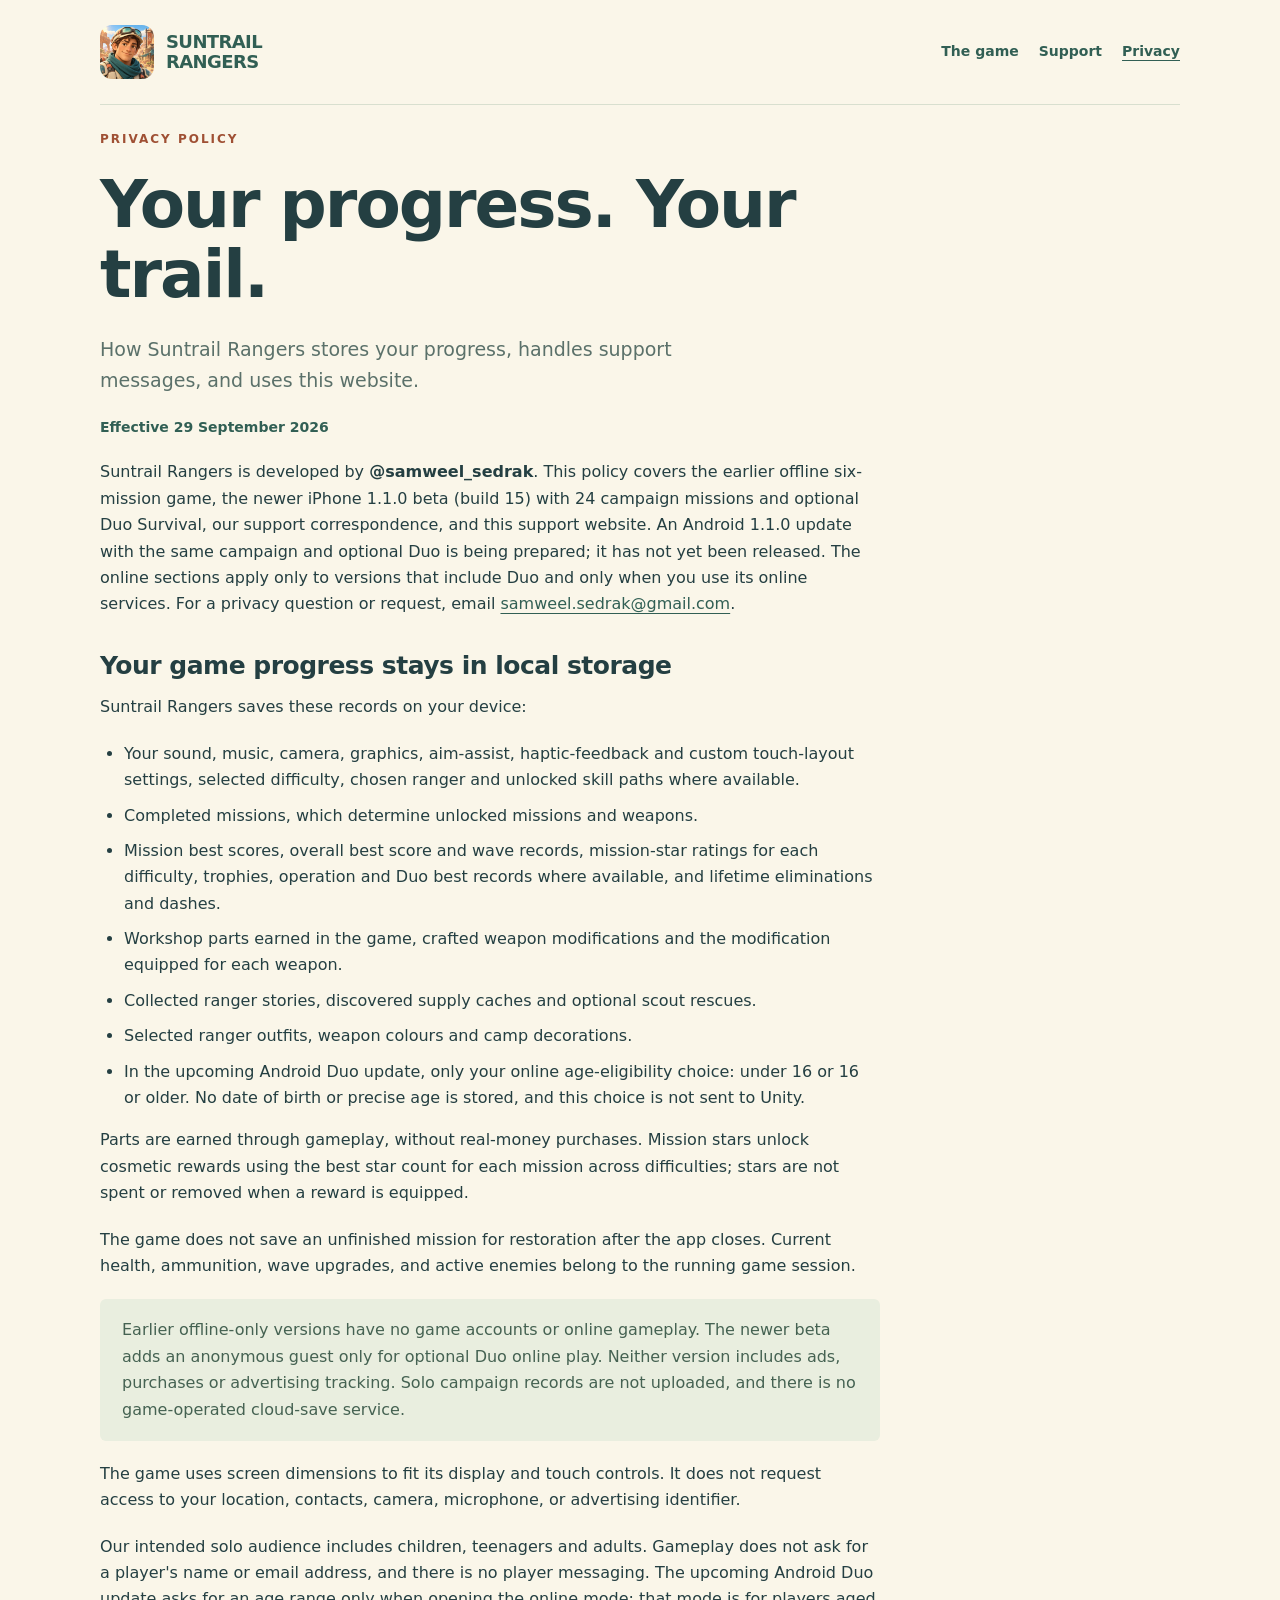
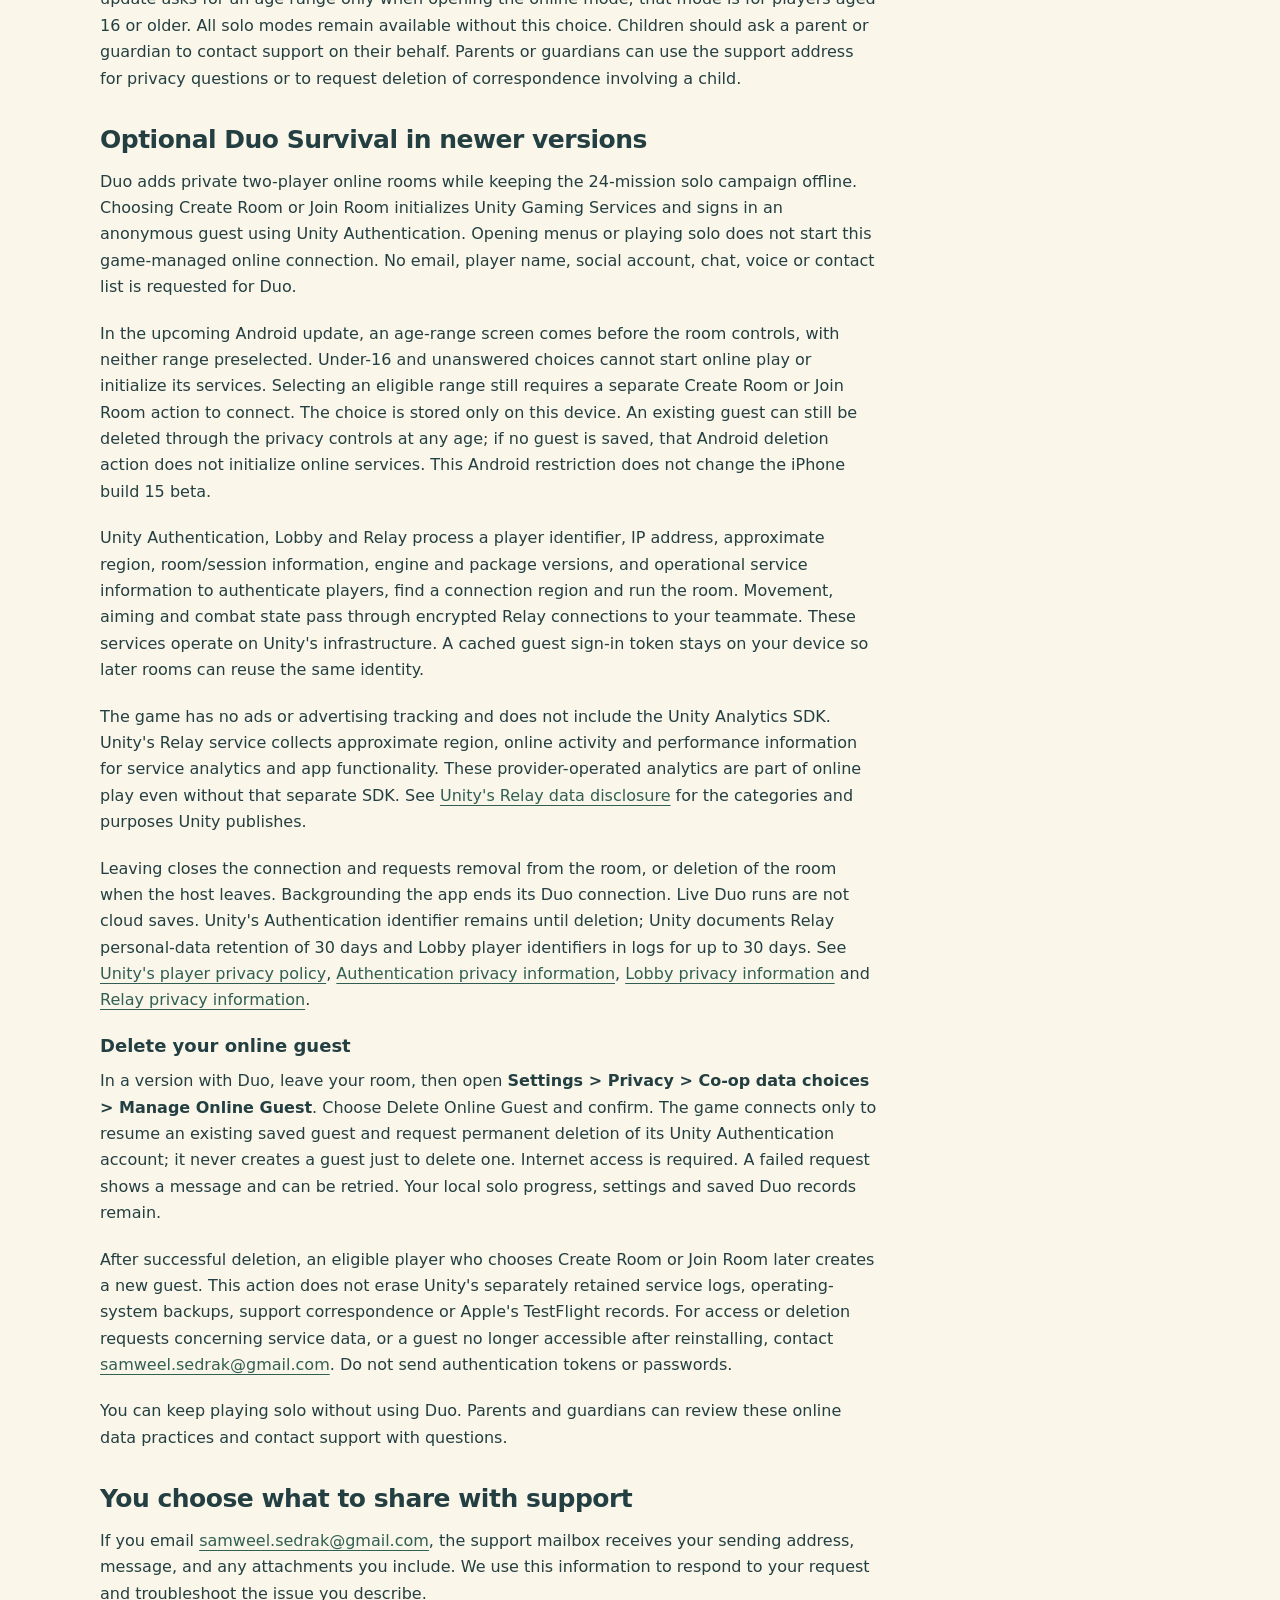
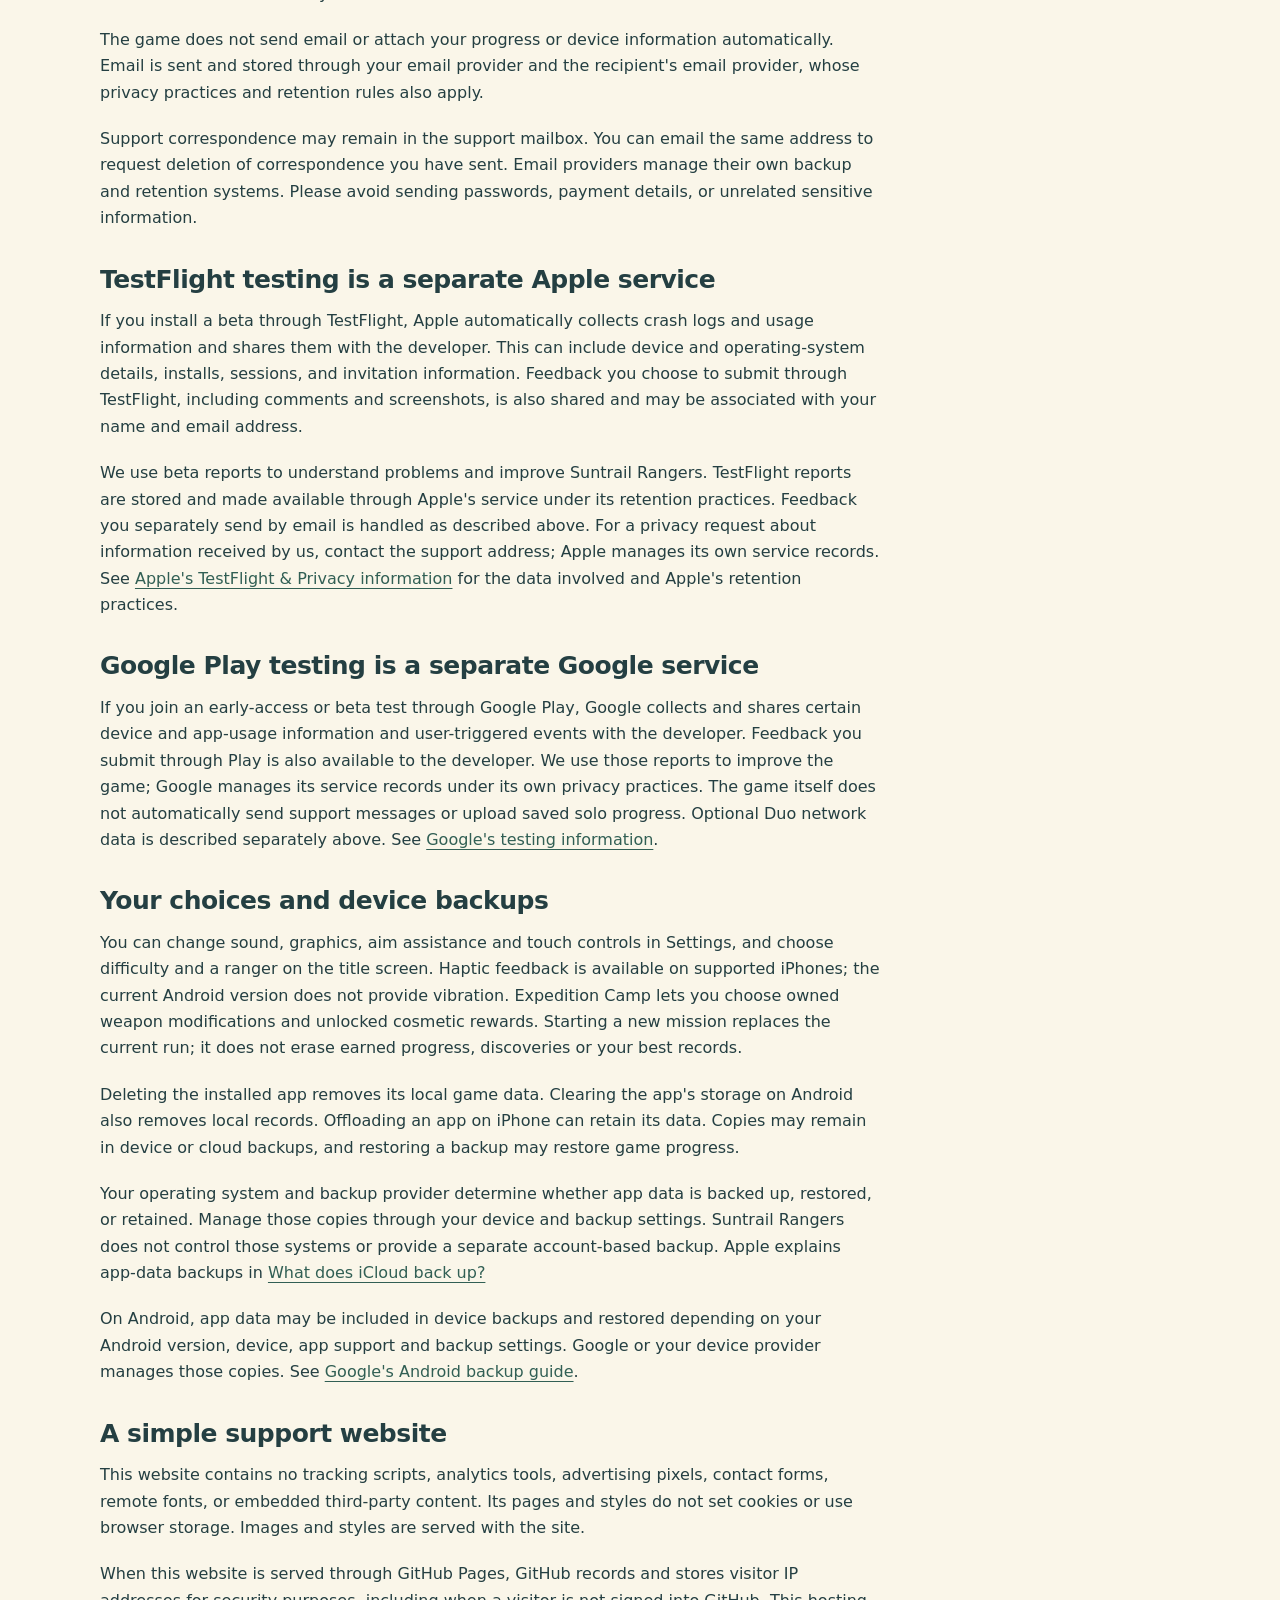
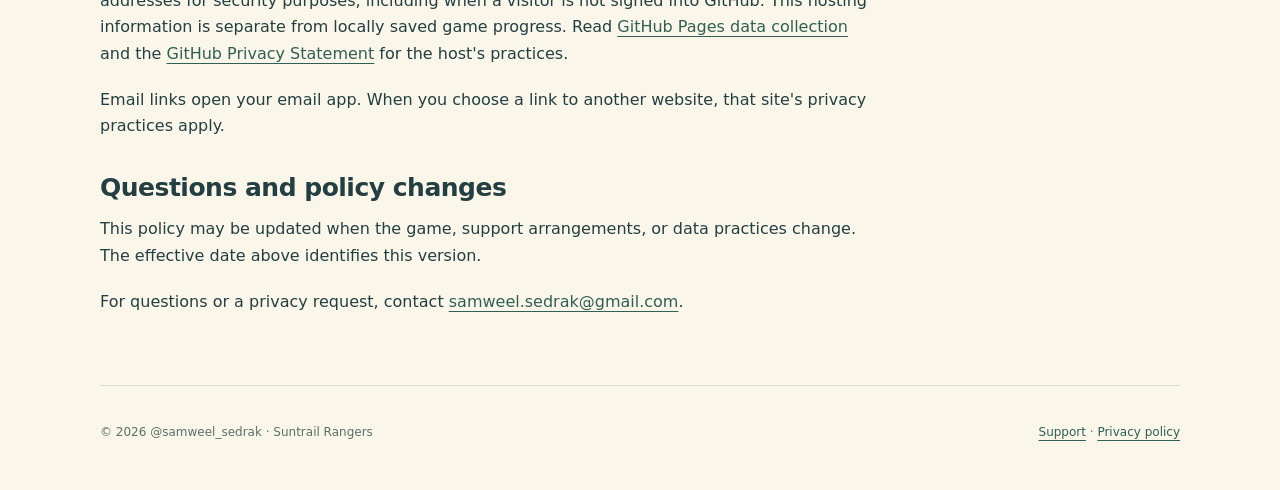
==== commit cd7355ef: "Explain Android Duo age access and service data processing" ====
--- a/privacy.html
+++ b/privacy.html
@@ -23,29 +23,30 @@
       <h1>Your progress. Your trail.</h1>
       <p class="lead">How Suntrail Rangers stores your progress, handles support messages, and uses this website.</p>
       <p class="effective-date"><strong>Effective 29 September 2026</strong></p>
-      <p>Suntrail Rangers is developed by <strong>@samweel_sedrak</strong>. This policy covers the earlier offline six-mission game, the newer build 15 beta with 24 campaign missions and optional Duo Survival, our support correspondence, and this support website. The online sections apply only to versions that include Duo and only when you use its online services. For a privacy question or request, email <a href="mailto:samweel.sedrak@gmail.com?subject=Suntrail%20Rangers%20privacy">samweel.sedrak@gmail.com</a>.</p>
+      <p>Suntrail Rangers is developed by <strong>@samweel_sedrak</strong>. This policy covers the earlier offline six-mission game, the newer iPhone 1.1.0 beta (build 15) with 24 campaign missions and optional Duo Survival, our support correspondence, and this support website. An Android 1.1.0 update with the same campaign and optional Duo is being prepared; it has not yet been released. The online sections apply only to versions that include Duo and only when you use its online services. For a privacy question or request, email <a href="mailto:samweel.sedrak@gmail.com?subject=Suntrail%20Rangers%20privacy">samweel.sedrak@gmail.com</a>.</p>
 
       <section id="game-data">
         <h2>Your game progress stays in local storage</h2>
         <p>Suntrail Rangers saves these records on your device:</p>
-        <ul><li>Your sound, music, camera, graphics, aim-assist, haptic-feedback and custom touch-layout settings, selected difficulty, chosen ranger and unlocked skill paths where available.</li><li>Completed missions, which determine unlocked missions and weapons.</li><li>Mission best scores, overall best score and wave records, mission-star ratings for each difficulty, trophies, operation and Duo best records where available, and lifetime eliminations and dashes.</li><li>Workshop parts earned in the game, crafted weapon modifications and the modification equipped for each weapon.</li><li>Collected ranger stories, discovered supply caches and optional scout rescues.</li><li>Selected ranger outfits, weapon colours and camp decorations.</li></ul>
+        <ul><li>Your sound, music, camera, graphics, aim-assist, haptic-feedback and custom touch-layout settings, selected difficulty, chosen ranger and unlocked skill paths where available.</li><li>Completed missions, which determine unlocked missions and weapons.</li><li>Mission best scores, overall best score and wave records, mission-star ratings for each difficulty, trophies, operation and Duo best records where available, and lifetime eliminations and dashes.</li><li>Workshop parts earned in the game, crafted weapon modifications and the modification equipped for each weapon.</li><li>Collected ranger stories, discovered supply caches and optional scout rescues.</li><li>Selected ranger outfits, weapon colours and camp decorations.</li><li>In the upcoming Android Duo update, only your online age-eligibility choice: under 16 or 16 or older. No date of birth or precise age is stored, and this choice is not sent to Unity.</li></ul>
         <p>Parts are earned through gameplay, without real-money purchases. Mission stars unlock cosmetic rewards using the best star count for each mission across difficulties; stars are not spent or removed when a reward is equipped.</p>
         <p>The game does not save an unfinished mission for restoration after the app closes. Current health, ammunition, wave upgrades, and active enemies belong to the running game session.</p>
         <p class="note">Earlier offline-only versions have no game accounts or online gameplay. The newer beta adds an anonymous guest only for optional Duo online play. Neither version includes ads, purchases or advertising tracking. Solo campaign records are not uploaded, and there is no game-operated cloud-save service.</p>
         <p>The game uses screen dimensions to fit its display and touch controls. It does not request access to your location, contacts, camera, microphone, or advertising identifier.</p>
-        <p>Our intended audience includes children, teenagers and adults. Gameplay does not ask for a player's name, email address or age, and there is no player messaging. Children should ask a parent or guardian to contact support on their behalf. Parents or guardians can use the support address for privacy questions or to request deletion of correspondence involving a child.</p>
+        <p>Our intended solo audience includes children, teenagers and adults. Gameplay does not ask for a player's name or email address, and there is no player messaging. The upcoming Android Duo update asks for an age range only when opening the online mode; that mode is for players aged 16 or older. All solo modes remain available without this choice. Children should ask a parent or guardian to contact support on their behalf. Parents or guardians can use the support address for privacy questions or to request deletion of correspondence involving a child.</p>
       </section>
 
       <section id="duo-survival">
-        <h2>Optional Duo Survival in the newer beta</h2>
-        <p>Build 15 adds private two-player online rooms while keeping the 24-mission solo campaign offline. Choosing Create Room or Join Room initializes Unity Gaming Services and signs in an anonymous guest using Unity Authentication. Opening menus or playing solo does not start this game-managed online connection. No email, player name, social account, chat, voice or contact list is requested for Duo.</p>
+        <h2>Optional Duo Survival in newer versions</h2>
+        <p>Duo adds private two-player online rooms while keeping the 24-mission solo campaign offline. Choosing Create Room or Join Room initializes Unity Gaming Services and signs in an anonymous guest using Unity Authentication. Opening menus or playing solo does not start this game-managed online connection. No email, player name, social account, chat, voice or contact list is requested for Duo.</p>
+        <p>In the upcoming Android update, an age-range screen comes before the room controls, with neither range preselected. Under-16 and unanswered choices cannot start online play or initialize its services. Selecting an eligible range still requires a separate Create Room or Join Room action to connect. The choice is stored only on this device. An existing guest can still be deleted through the privacy controls at any age; if no guest is saved, that Android deletion action does not initialize online services. This Android restriction does not change the iPhone build 15 beta.</p>
         <p>Unity Authentication, Lobby and Relay process a player identifier, IP address, approximate region, room/session information, engine and package versions, and operational service information to authenticate players, find a connection region and run the room. Movement, aiming and combat state pass through encrypted Relay connections to your teammate. These services operate on Unity's infrastructure. A cached guest sign-in token stays on your device so later rooms can reuse the same identity.</p>
-        <p>The game does not use the Unity Analytics SDK or advertising services. Network services still process the information needed to operate and secure online play. The absence of advertising tracking does not mean that online play collects no data.</p>
+        <p>The game has no ads or advertising tracking and does not include the Unity Analytics SDK. Unity's Relay service collects approximate region, online activity and performance information for service analytics and app functionality. These provider-operated analytics are part of online play even without that separate SDK. See <a href="https://docs.unity.com/en-us/mps-sdk/privacy/google-data-safety-relay" rel="noreferrer">Unity's Relay data disclosure</a> for the categories and purposes Unity publishes.</p>
         <p>Leaving closes the connection and requests removal from the room, or deletion of the room when the host leaves. Backgrounding the app ends its Duo connection. Live Duo runs are not cloud saves. Unity's Authentication identifier remains until deletion; Unity documents Relay personal-data retention of 30 days and Lobby player identifiers in logs for up to 30 days. See <a href="https://unity.com/legal/game-player-and-app-user-privacy-policy" rel="noreferrer">Unity's player privacy policy</a>, <a href="https://docs.unity.com/en-us/authentication/privacy-and-consent/overview" rel="noreferrer">Authentication privacy information</a>, <a href="https://docs.unity.com/en-us/mps-sdk/privacy/privacy-overview-lobby" rel="noreferrer">Lobby privacy information</a> and <a href="https://docs.unity.com/en-us/mps-sdk/privacy/privacy-overview-relay" rel="noreferrer">Relay privacy information</a>.</p>
         <h3>Delete your online guest</h3>
         <p>In a version with Duo, leave your room, then open <strong>Settings &gt; Privacy &gt; Co-op data choices &gt; Manage Online Guest</strong>. Choose Delete Online Guest and confirm. The game connects only to resume an existing saved guest and request permanent deletion of its Unity Authentication account; it never creates a guest just to delete one. Internet access is required. A failed request shows a message and can be retried. Your local solo progress, settings and saved Duo records remain.</p>
-        <p>After successful deletion, choosing Create Room or Join Room later creates a new guest. This action does not erase Unity's separately retained service logs, operating-system backups, support correspondence or Apple's TestFlight records. For access or deletion requests concerning service data, or a guest no longer accessible after reinstalling, contact <a href="mailto:samweel.sedrak@gmail.com?subject=Suntrail%20Rangers%20privacy">samweel.sedrak@gmail.com</a>. Do not send authentication tokens or passwords.</p>
-        <p>You can keep playing solo without using Duo. A parent or guardian should review online services with a child before the child uses them; this guidance is not a substitute for any parental authorization required by applicable law.</p>
+        <p>After successful deletion, an eligible player who chooses Create Room or Join Room later creates a new guest. This action does not erase Unity's separately retained service logs, operating-system backups, support correspondence or Apple's TestFlight records. For access or deletion requests concerning service data, or a guest no longer accessible after reinstalling, contact <a href="mailto:samweel.sedrak@gmail.com?subject=Suntrail%20Rangers%20privacy">samweel.sedrak@gmail.com</a>. Do not send authentication tokens or passwords.</p>
+        <p>You can keep playing solo without using Duo. Parents and guardians can review these online data practices and contact support with questions.</p>
       </section>
 
       <section id="support-email">
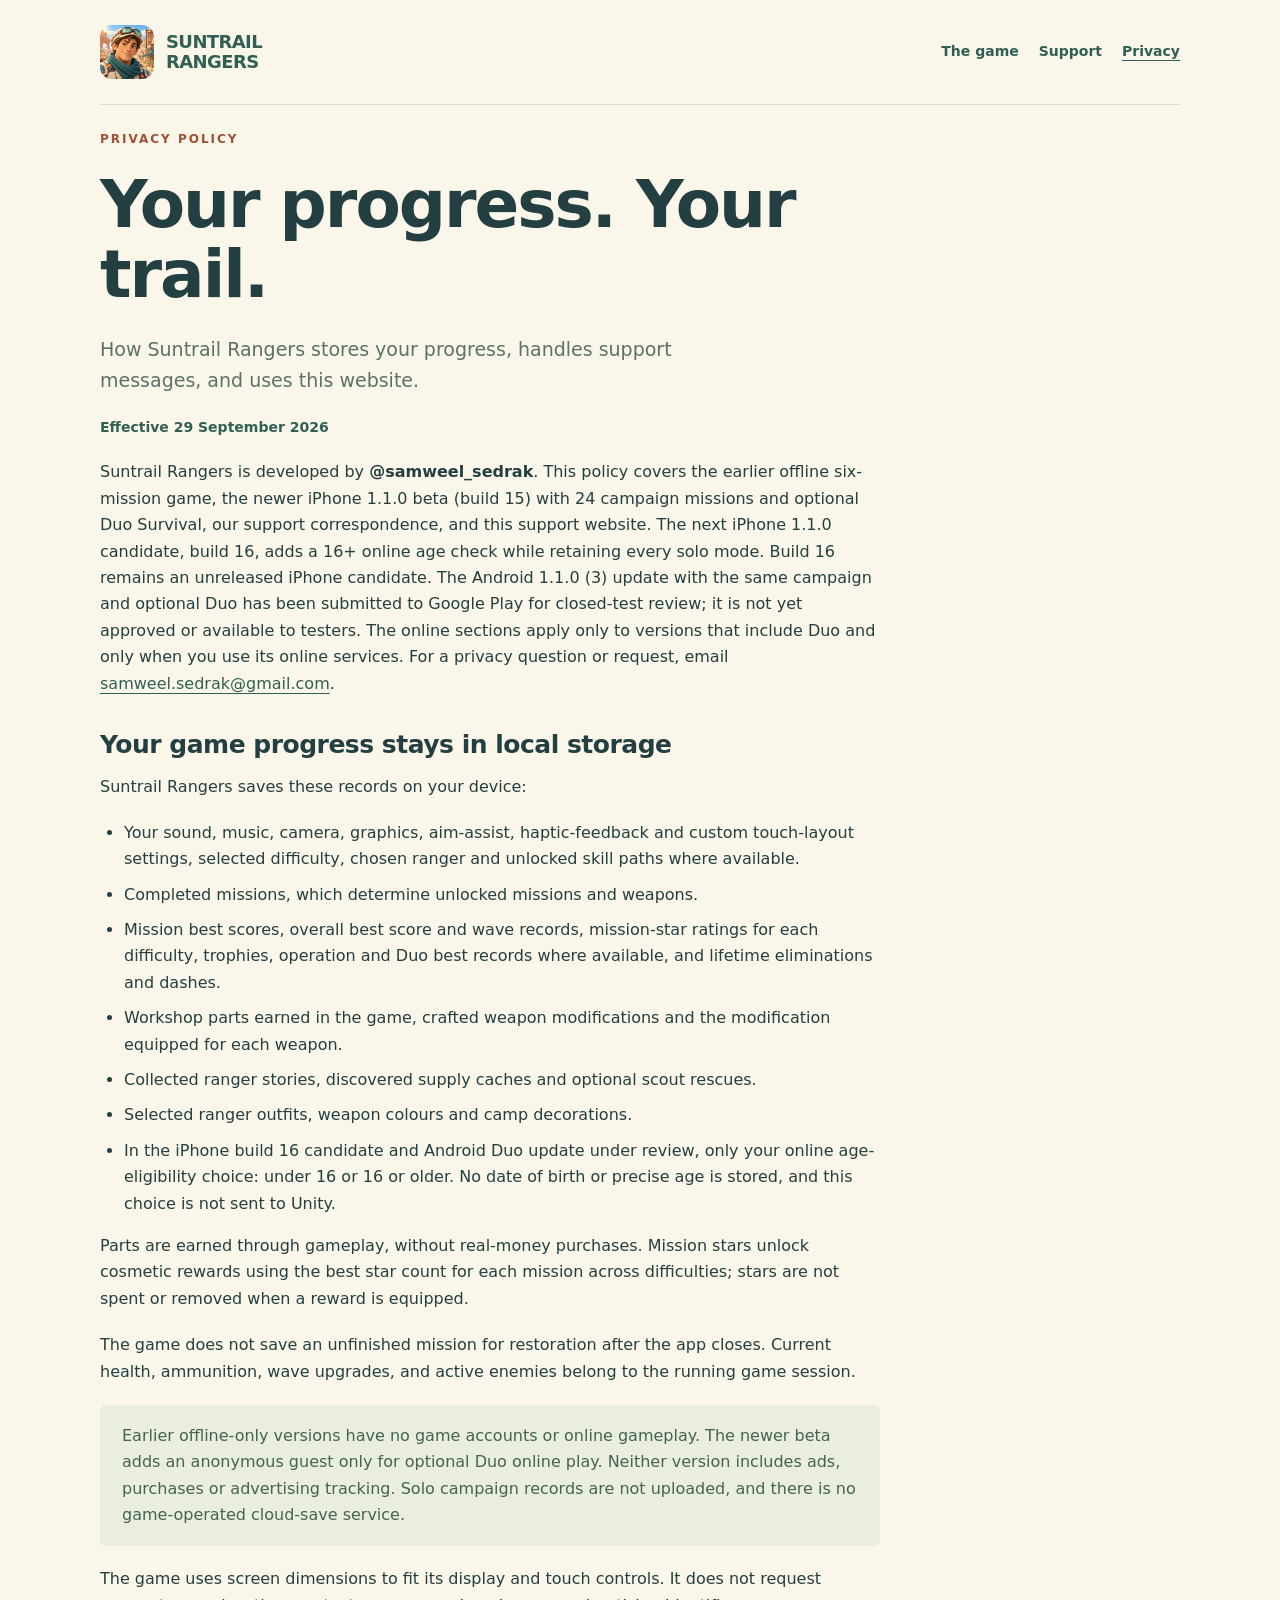
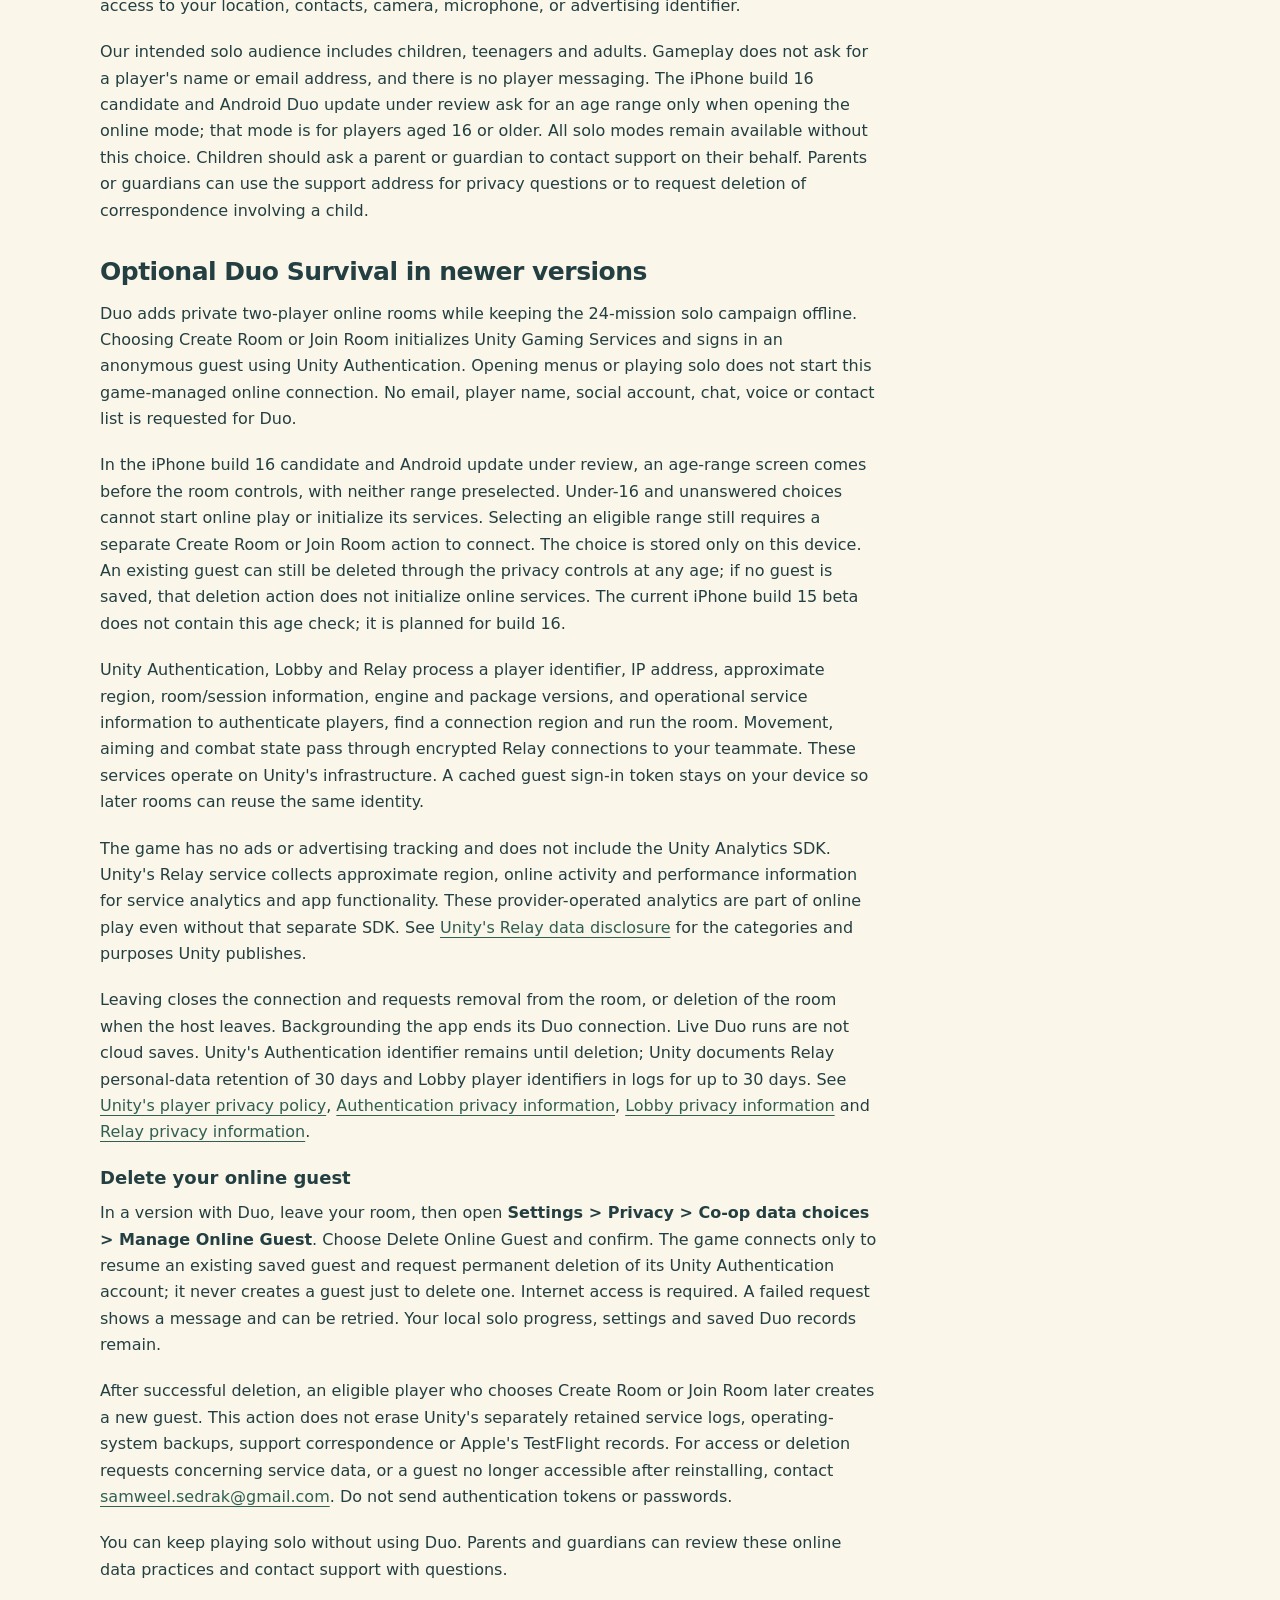
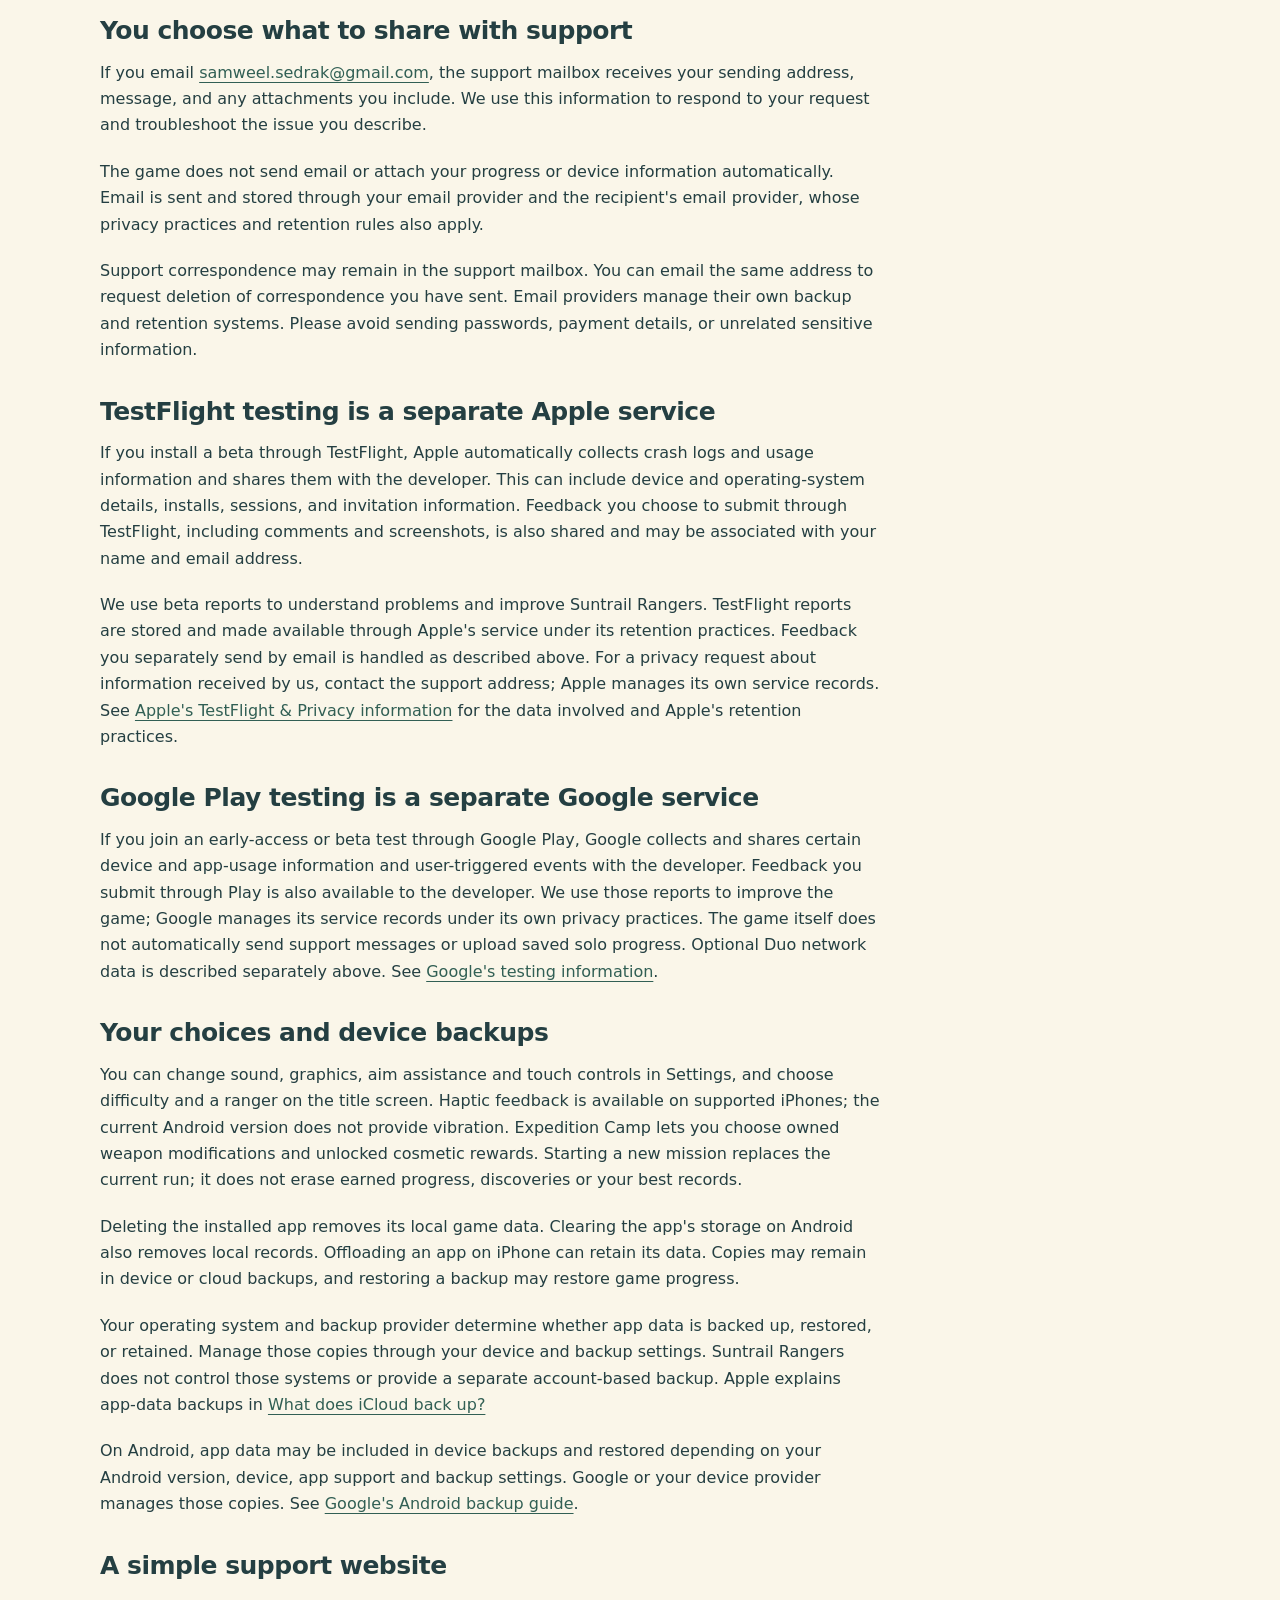
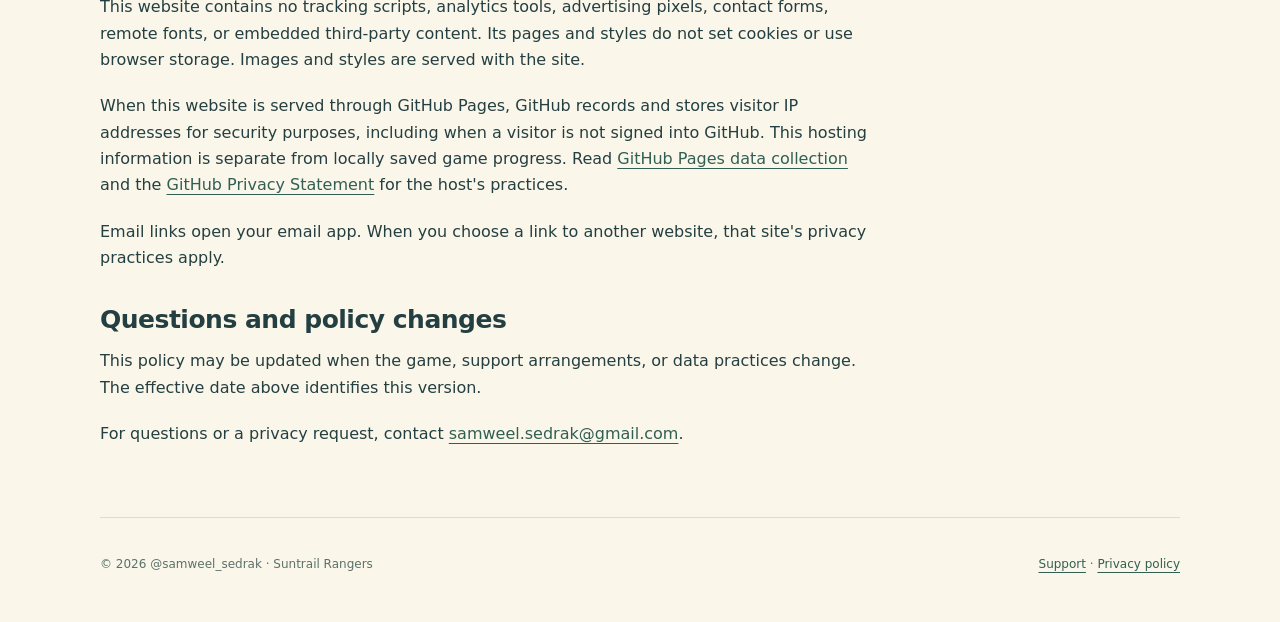
==== commit 2305a57c: "Explain iPhone Duo age eligibility and current review status" ====
--- a/privacy.html
+++ b/privacy.html
@@ -23,23 +23,23 @@
       <h1>Your progress. Your trail.</h1>
       <p class="lead">How Suntrail Rangers stores your progress, handles support messages, and uses this website.</p>
       <p class="effective-date"><strong>Effective 29 September 2026</strong></p>
-      <p>Suntrail Rangers is developed by <strong>@samweel_sedrak</strong>. This policy covers the earlier offline six-mission game, the newer iPhone 1.1.0 beta (build 15) with 24 campaign missions and optional Duo Survival, our support correspondence, and this support website. An Android 1.1.0 update with the same campaign and optional Duo is being prepared; it has not yet been released. The online sections apply only to versions that include Duo and only when you use its online services. For a privacy question or request, email <a href="mailto:samweel.sedrak@gmail.com?subject=Suntrail%20Rangers%20privacy">samweel.sedrak@gmail.com</a>.</p>
+      <p>Suntrail Rangers is developed by <strong>@samweel_sedrak</strong>. This policy covers the earlier offline six-mission game, the newer iPhone 1.1.0 beta (build 15) with 24 campaign missions and optional Duo Survival, our support correspondence, and this support website. The next iPhone 1.1.0 candidate, build 16, adds a 16+ online age check while retaining every solo mode. Build 16 remains an unreleased iPhone candidate. The Android 1.1.0 (3) update with the same campaign and optional Duo has been submitted to Google Play for closed-test review; it is not yet approved or available to testers. The online sections apply only to versions that include Duo and only when you use its online services. For a privacy question or request, email <a href="mailto:samweel.sedrak@gmail.com?subject=Suntrail%20Rangers%20privacy">samweel.sedrak@gmail.com</a>.</p>
 
       <section id="game-data">
         <h2>Your game progress stays in local storage</h2>
         <p>Suntrail Rangers saves these records on your device:</p>
-        <ul><li>Your sound, music, camera, graphics, aim-assist, haptic-feedback and custom touch-layout settings, selected difficulty, chosen ranger and unlocked skill paths where available.</li><li>Completed missions, which determine unlocked missions and weapons.</li><li>Mission best scores, overall best score and wave records, mission-star ratings for each difficulty, trophies, operation and Duo best records where available, and lifetime eliminations and dashes.</li><li>Workshop parts earned in the game, crafted weapon modifications and the modification equipped for each weapon.</li><li>Collected ranger stories, discovered supply caches and optional scout rescues.</li><li>Selected ranger outfits, weapon colours and camp decorations.</li><li>In the upcoming Android Duo update, only your online age-eligibility choice: under 16 or 16 or older. No date of birth or precise age is stored, and this choice is not sent to Unity.</li></ul>
+        <ul><li>Your sound, music, camera, graphics, aim-assist, haptic-feedback and custom touch-layout settings, selected difficulty, chosen ranger and unlocked skill paths where available.</li><li>Completed missions, which determine unlocked missions and weapons.</li><li>Mission best scores, overall best score and wave records, mission-star ratings for each difficulty, trophies, operation and Duo best records where available, and lifetime eliminations and dashes.</li><li>Workshop parts earned in the game, crafted weapon modifications and the modification equipped for each weapon.</li><li>Collected ranger stories, discovered supply caches and optional scout rescues.</li><li>Selected ranger outfits, weapon colours and camp decorations.</li><li>In the iPhone build 16 candidate and Android Duo update under review, only your online age-eligibility choice: under 16 or 16 or older. No date of birth or precise age is stored, and this choice is not sent to Unity.</li></ul>
         <p>Parts are earned through gameplay, without real-money purchases. Mission stars unlock cosmetic rewards using the best star count for each mission across difficulties; stars are not spent or removed when a reward is equipped.</p>
         <p>The game does not save an unfinished mission for restoration after the app closes. Current health, ammunition, wave upgrades, and active enemies belong to the running game session.</p>
         <p class="note">Earlier offline-only versions have no game accounts or online gameplay. The newer beta adds an anonymous guest only for optional Duo online play. Neither version includes ads, purchases or advertising tracking. Solo campaign records are not uploaded, and there is no game-operated cloud-save service.</p>
         <p>The game uses screen dimensions to fit its display and touch controls. It does not request access to your location, contacts, camera, microphone, or advertising identifier.</p>
-        <p>Our intended solo audience includes children, teenagers and adults. Gameplay does not ask for a player's name or email address, and there is no player messaging. The upcoming Android Duo update asks for an age range only when opening the online mode; that mode is for players aged 16 or older. All solo modes remain available without this choice. Children should ask a parent or guardian to contact support on their behalf. Parents or guardians can use the support address for privacy questions or to request deletion of correspondence involving a child.</p>
+        <p>Our intended solo audience includes children, teenagers and adults. Gameplay does not ask for a player's name or email address, and there is no player messaging. The iPhone build 16 candidate and Android Duo update under review ask for an age range only when opening the online mode; that mode is for players aged 16 or older. All solo modes remain available without this choice. Children should ask a parent or guardian to contact support on their behalf. Parents or guardians can use the support address for privacy questions or to request deletion of correspondence involving a child.</p>
       </section>
 
       <section id="duo-survival">
         <h2>Optional Duo Survival in newer versions</h2>
         <p>Duo adds private two-player online rooms while keeping the 24-mission solo campaign offline. Choosing Create Room or Join Room initializes Unity Gaming Services and signs in an anonymous guest using Unity Authentication. Opening menus or playing solo does not start this game-managed online connection. No email, player name, social account, chat, voice or contact list is requested for Duo.</p>
-        <p>In the upcoming Android update, an age-range screen comes before the room controls, with neither range preselected. Under-16 and unanswered choices cannot start online play or initialize its services. Selecting an eligible range still requires a separate Create Room or Join Room action to connect. The choice is stored only on this device. An existing guest can still be deleted through the privacy controls at any age; if no guest is saved, that Android deletion action does not initialize online services. This Android restriction does not change the iPhone build 15 beta.</p>
+        <p>In the iPhone build 16 candidate and Android update under review, an age-range screen comes before the room controls, with neither range preselected. Under-16 and unanswered choices cannot start online play or initialize its services. Selecting an eligible range still requires a separate Create Room or Join Room action to connect. The choice is stored only on this device. An existing guest can still be deleted through the privacy controls at any age; if no guest is saved, that deletion action does not initialize online services. The current iPhone build 15 beta does not contain this age check; it is planned for build 16.</p>
         <p>Unity Authentication, Lobby and Relay process a player identifier, IP address, approximate region, room/session information, engine and package versions, and operational service information to authenticate players, find a connection region and run the room. Movement, aiming and combat state pass through encrypted Relay connections to your teammate. These services operate on Unity's infrastructure. A cached guest sign-in token stays on your device so later rooms can reuse the same identity.</p>
         <p>The game has no ads or advertising tracking and does not include the Unity Analytics SDK. Unity's Relay service collects approximate region, online activity and performance information for service analytics and app functionality. These provider-operated analytics are part of online play even without that separate SDK. See <a href="https://docs.unity.com/en-us/mps-sdk/privacy/google-data-safety-relay" rel="noreferrer">Unity's Relay data disclosure</a> for the categories and purposes Unity publishes.</p>
         <p>Leaving closes the connection and requests removal from the room, or deletion of the room when the host leaves. Backgrounding the app ends its Duo connection. Live Duo runs are not cloud saves. Unity's Authentication identifier remains until deletion; Unity documents Relay personal-data retention of 30 days and Lobby player identifiers in logs for up to 30 days. See <a href="https://unity.com/legal/game-player-and-app-user-privacy-policy" rel="noreferrer">Unity's player privacy policy</a>, <a href="https://docs.unity.com/en-us/authentication/privacy-and-consent/overview" rel="noreferrer">Authentication privacy information</a>, <a href="https://docs.unity.com/en-us/mps-sdk/privacy/privacy-overview-lobby" rel="noreferrer">Lobby privacy information</a> and <a href="https://docs.unity.com/en-us/mps-sdk/privacy/privacy-overview-relay" rel="noreferrer">Relay privacy information</a>.</p>
